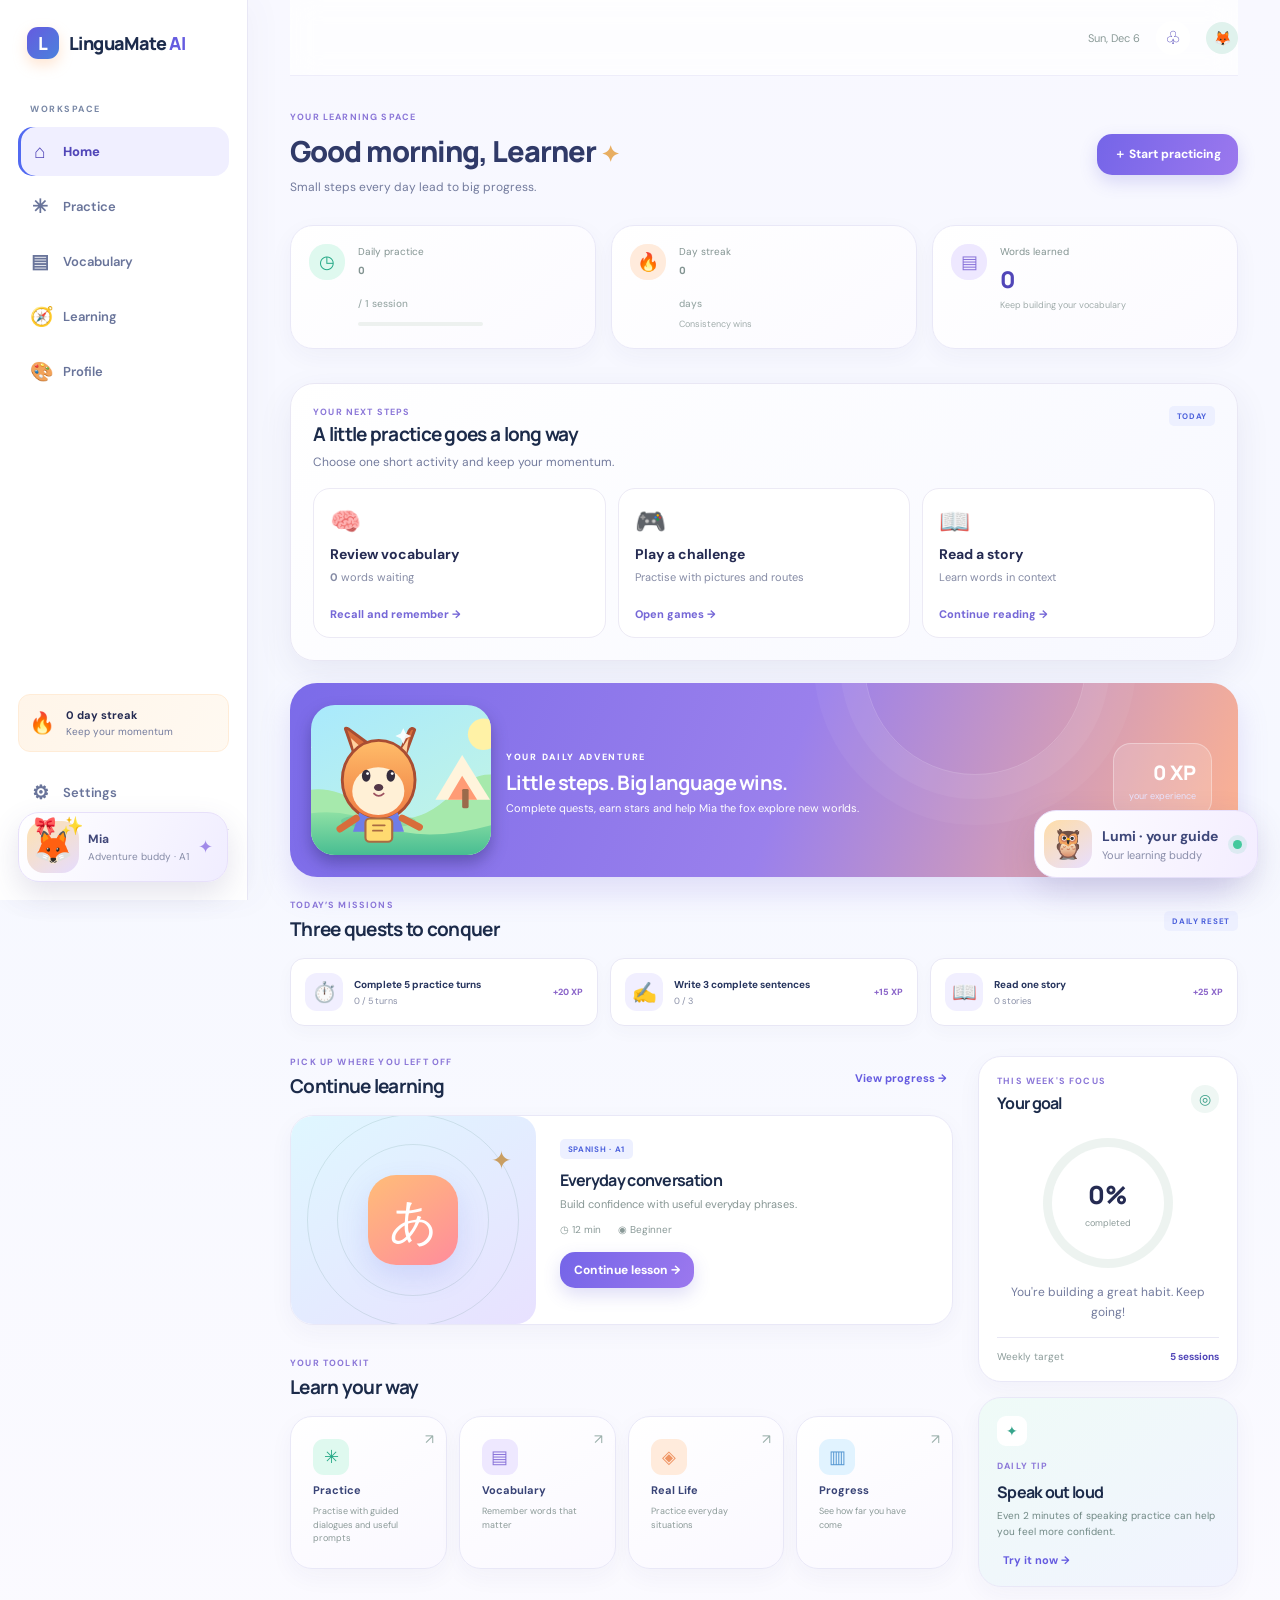
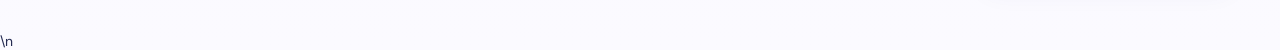
==== index.html @ 194d3e13 "Refresh learning hub assets" ====
<!doctype html>
<html lang="en">
<head>
  <meta charset="utf-8"><meta name="viewport" content="width=device-width,initial-scale=1,viewport-fit=cover">
  <meta name="theme-color" content="#4967f2"><meta name="description" content="Your personal AI language learning companion">
  <link rel="manifest" href="./manifest.webmanifest"><link rel="icon" href="./assets/icon.svg" type="image/svg+xml">
  <link rel="apple-touch-icon" href="./assets/icon.svg"><link rel="stylesheet" href="./styles.css?v=17">
  <title>LinguaMate AI</title>
</head>
<body>
  <div class="app-shell">
    <aside class="sidebar">
      <a class="brand" href="#home"><span class="brand-mark">L</span><span>LinguaMate<span class="brand-ai"> AI</span></span></a>
      <div class="side-label" data-i18n="workspace">WORKSPACE</div>
      <nav class="nav-list" aria-label="Main navigation">
        <button class="nav-item active" data-page="home"><span>⌂</span><span data-i18n="home">Home</span></button>
        <button class="nav-item" data-page="tutor"><span>✳</span><span data-i18n="aiTutor">Practice</span></button>
        <button class="nav-item" data-page="vocabulary"><span>▤</span><span data-i18n="vocabulary">Vocabulary</span></button>
        <button class="nav-item" data-page="adventure"><span>🧭</span><span>Learning</span></button>
        <button class="nav-item" data-page="character"><span>🎨</span><span>Profile</span></button>
      </nav>
      <div class="sidebar-bottom"><div class="streak-mini"><span>🔥</span><div><b id="streakSide">1 day streak</b><small data-i18n="keepGoing">Keep your momentum</small></div></div><button class="nav-item" data-page="settings"><span>⚙</span><span data-i18n="settings">Settings</span></button></div>
      <div class="profile-mini"><div class="avatar">L</div><div><b data-i18n="learner">Learner</b><small id="sideLevel">A1 · Beginner</small></div><span class="dots">•••</span></div>
    </aside>
    <main class="main-area">
      <header class="topbar"><div class="mobile-brand"><span class="brand-mark">L</span> LinguaMate <span class="brand-ai">AI</span></div><div class="top-spacer"></div><span class="date-label" id="todayLabel"></span><button class="icon-btn" aria-label="Notifications">♧</button><button class="avatar top-avatar" data-page="settings">L</button></header>
      <section class="page active" id="page-home">
        <div class="welcome-row"><div><p class="eyebrow" data-i18n="yourLearningSpace">YOUR LEARNING SPACE</p><h1><span data-i18n="goodMorning">Good morning</span>, <span id="welcomeName">Learner</span> <span class="wave">✦</span></h1><p class="muted" data-i18n="smallSteps">Small steps every day lead to big progress.</p></div><button class="primary-btn" data-page="tutor">＋ <span data-i18n="startPractice">Start practicing</span></button></div>
        <div class="stats-grid"><article class="stat-card"><div class="stat-icon mint">◷</div><div><span data-i18n="dailyGoal">Daily practice</span><strong><span id="goalDone">0</span><small> / 1 session</small></strong><div class="progress-track"><i id="goalBar" style="width:0%"></i></div></div></article><article class="stat-card"><div class="stat-icon peach">🔥</div><div><span data-i18n="dayStreak">Day streak</span><strong><span id="streakCount">1</span><small data-i18n="days">days</small></strong><p class="tiny-muted" data-i18n="consistencyWins">Consistency wins</p></div></article><article class="stat-card"><div class="stat-icon lilac">▤</div><div><span data-i18n="wordsLearned">Words learned</span><strong id="wordCount">0</strong><p class="tiny-muted" data-i18n="keepBuilding">Keep building your vocabulary</p></div></article></div>
        <section class="today-plan"><div class="today-plan-heading"><div><p class="eyebrow">YOUR NEXT STEPS</p><h2>A little practice goes a long way</h2><p class="muted">Choose one short activity and keep your momentum.</p></div><span class="tag">TODAY</span></div><div class="today-plan-grid"><button class="today-task" type="button" data-home-action="review"><span>🧠</span><b>Review vocabulary</b><small><strong id="homeDueWords">0</strong> words waiting</small><em>Recall and remember →</em></button><button class="today-task" type="button" data-home-action="games"><span>🎮</span><b>Play a challenge</b><small>Practise with pictures and routes</small><em>Open games →</em></button><button class="today-task" type="button" data-home-action="story"><span>📖</span><b>Read a story</b><small>Learn words in context</small><em>Continue reading →</em></button></div></section><section class="quest-banner"><div class="quest-mascot"><img src="./assets/mia-world.svg" alt="Mia the fox exploring a colorful world"></div><div class="quest-copy"><span class="quest-kicker">YOUR DAILY ADVENTURE</span><h2>Little steps. Big language wins.</h2><p>Complete quests, earn stars and help Mia the fox explore new worlds.</p></div><div class="quest-xp"><b id="homeXp">0 XP</b><small>your experience</small></div></section><section class="daily-quests"><div class="section-heading"><div><p class="eyebrow">TODAY’S MISSIONS</p><h2>Three quests to conquer</h2></div><span class="tag" id="questDate">DAILY RESET</span></div><div class="quest-grid" id="questGrid"></div></section><div class="content-grid"><div class="main-column"><section class="section-block"><div class="section-heading"><div><p class="eyebrow" data-i18n="pickUpWhere">PICK UP WHERE YOU LEFT OFF</p><h2 data-i18n="continueLearning">Continue learning</h2></div><button class="text-btn" data-page="progress" data-i18n="viewProgress">View progress →</button></div><article class="continue-card"><div class="continue-art"><span class="art-circle">あ</span><span class="art-spark">✦</span></div><div class="continue-info"><span class="tag" id="courseTag">SPANISH · A1</span><h3 data-i18n="everydayConversation">Everyday conversation</h3><p data-i18n="lessonDesc">Build confidence with useful everyday phrases.</p><div class="lesson-meta"><span>◷ 12 min</span><span>◉ <span data-i18n="beginner">Beginner</span></span></div><button class="primary-btn small" data-page="tutor"><span data-i18n="continueLesson">Continue lesson</span> →</button></div></article></section>
        <section class="section-block"><div class="section-heading"><div><p class="eyebrow" data-i18n="yourToolkit">YOUR TOOLKIT</p><h2 data-i18n="learnYourWay">Learn your way</h2></div></div><div class="tool-grid"><button class="tool-card" data-page="tutor"><span class="tool-icon mint">✳</span><b data-i18n="aiTutor">Practice</b><small data-i18n="tutorDesc">Practise with guided dialogues and useful prompts</small><span class="card-arrow">↗</span></button><button class="tool-card" data-page="vocabulary"><span class="tool-icon lilac">▤</span><b data-i18n="vocabulary">Vocabulary</b><small data-i18n="vocabDesc">Remember words that matter</small><span class="card-arrow">↗</span></button><button class="tool-card" data-page="situations"><span class="tool-icon peach">◈</span><b data-i18n="realLife">Real Life</b><small data-i18n="realDesc">Practice everyday situations</small><span class="card-arrow">↗</span></button><button class="tool-card" data-page="progress"><span class="tool-icon blue">▥</span><b data-i18n="progress">Progress</b><small data-i18n="progressDesc">See how far you have come</small><span class="card-arrow">↗</span></button></div></section></div>
        <aside class="right-column"><section class="side-card focus-card"><div class="section-heading"><div><p class="eyebrow" data-i18n="thisWeeksFocus">THIS WEEK'S FOCUS</p><h3 data-i18n="yourGoal">Your goal</h3></div><span class="round-icon">◎</span></div><div class="goal-ring"><div><strong id="weekPercent">0%</strong><small data-i18n="completed">completed</small></div></div><p class="muted center" data-i18n="goalEncourage">You're building a great habit. Keep going!</p><div class="goal-foot"><span data-i18n="weeklyTarget">Weekly target</span><b>5 <span data-i18n="sessions">sessions</span></b></div></section><section class="side-card tip-card"><span class="tip-icon">✦</span><p class="eyebrow" data-i18n="dailyTip">DAILY TIP</p><h3 data-i18n="tipTitle">Speak out loud</h3><p data-i18n="tipBody">Even 2 minutes of speaking practice can help you feel more confident.</p><button class="text-btn" data-page="tutor" data-i18n="tryNow">Try it now →</button></section></aside></div>
      </section>
      <section class="page" id="page-tutor"><div class="page-heading"><div><p class="eyebrow" data-i18n="practiceSpace">PRACTICE SPACE</p><h1 data-i18n="meetYourTutor">Guided language practice</h1><p class="muted" data-i18n="tutorIntro">Have a conversation, make mistakes, and learn without pressure.</p></div><span class="online-pill"><i></i><span data-i18n="readyToHelp">Ready to help</span></span></div><section class="tutor-welcome-card"><div class="tutor-welcome-art"><img src="./assets/mia-world.svg" alt="Mia the fox is ready to practise with you"></div><div class="tutor-welcome-copy"><span class="tutor-bubble-tag">YOUR FRIENDLY LANGUAGE COACH</span><h2>Let’s make speaking feel easy!</h2><p>Choose a topic, try a mini challenge, or start a little role-play. Mistakes are welcome here.</p><div class="tutor-quick-actions"><button type="button" data-prompt="Let's role-play a friendly conversation at a café. Ask me one short question at my level.">☕ Role-play</button><button type="button" data-prompt="Give me a short sentence-building challenge at my current level. Wait for my answer.">🧩 Build a sentence</button><button type="button" data-prompt="Teach me one useful phrase for my selected topic, explain it simply and ask me to use it.">✨ Phrase of the day</button></div></div></section>
<div class="tutor-layout"><div class="chat-panel"><div class="chat-header"><div class="tutor-avatar">✳</div><div><b>Guided practice</b><small><span class="online-dot"></span> <span data-i18n="personalLanguageCoach">Your personal language coach</span></small></div><span class="chat-language" id="chatLanguage">Spanish · A1</span></div><div class="tutor-toolbar"><button class="secondary-btn" id="newChatBtn" type="button">＋ New chat</button><select id="tutorLanguage" class="select-field compact" aria-label="Learning language"><option>Spanish</option><option>English</option><option>German</option><option>French</option><option>Italian</option><option>Portuguese</option><option>Russian</option><option>Japanese</option><option>Korean</option><option>Chinese</option></select><select id="tutorLevel" class="select-field compact" aria-label="Learning level"><option value="A1">A1 · Beginner</option><option value="A2">A2 · Elementary</option><option value="B1">B1 · Intermediate</option><option value="B2">B2 · Upper intermediate</option><option value="C1">C1 · Advanced</option><option value="C2">C2 · Proficient</option></select></div><div class="chat-messages" id="chatMessages"><div class="message tutor-message"><div class="message-avatar">✳</div><div class="bubble"><b data-i18n="tutorHello">¡Hola! I'm your language tutor.</b><p data-i18n="tutorWelcome">Let's practice together. What would you like to talk about today?</p></div></div></div><div class="suggestions"><button data-prompt="Let's practice introducing myself.">Introduce myself</button><button data-prompt="Help me practice ordering food.">Order food</button><button data-prompt="Can you teach me five useful phrases?">Useful phrases</button></div><form class="chat-form" id="chatForm"><input id="chatInput" autocomplete="off" placeholder="Write a message..." aria-label="Message"><button class="send-btn" type="submit" aria-label="Send message">↑</button></form><div class="suggested-words" id="suggestedWords" hidden></div><p class="demo-note" id="chatStatus">Offline practice mode · no API required</p></div><aside class="tutor-aside"><div class="side-card history-card"><div class="history-heading"><h3>Conversation history</h3><span id="historyCount">0</span></div><div id="chatHistoryList" class="history-list"><p class="muted">Your saved conversations appear here.</p></div></div><div class="side-card"><p class="eyebrow" data-i18n="sessionGoal">SESSION GOAL</p><h3 data-i18n="speakWithConfidence">Speak with confidence</h3><p class="muted" data-i18n="sessionGoalDesc">Try to write 5 complete sentences during this session.</p><div class="mini-progress"><i id="sentenceProgress"></i></div><small id="sentenceCount">0 / 5 sentences</small></div><div class="side-card"><p class="eyebrow" data-i18n="learningSettings">LEARNING SETTINGS</p><label class="field-label" for="tutorTopic" data-i18n="conversationTopic">Conversation topic</label><select id="tutorTopic" class="select-field"><option>Everyday life</option><option>Travel</option><option>Work</option><option>Food & restaurants</option><option>Making friends</option><option>Shopping</option><option>At school</option><option>Health</option><option>Nature</option><option>Home & family</option></select></div></aside></div></section>
      <section class="page" id="page-vocabulary"><div class="page-heading"><div><p class="eyebrow" data-i18n="buildYourWordPower">BUILD YOUR WORD POWER</p><h1 data-i18n="yourVocabulary">Your vocabulary</h1><p class="muted" data-i18n="vocabIntro">Save useful words and revisit them whenever you need.</p></div><button class="primary-btn" id="addWordBtn">＋ <span data-i18n="addWord">Add a word</span></button></div><section class="translator-panel"><div class="translator-head"><div><p class="eyebrow">QUICK TRANSLATION</p><h2>Translate a word or sentence</h2><p class="muted">Offline phrasebook · save useful results to your vocabulary</p></div><span class="translator-icon">⇄</span></div><div class="translator-controls"><select id="translateFrom" class="select-field"><option value="auto">Auto detect</option><option>Spanish</option><option>English</option><option>Russian</option><option>German</option><option>French</option><option>Italian</option><option>Portuguese</option><option>Chinese</option><option>Japanese</option><option>Korean</option></select><span>→</span><select id="translateTo" class="select-field"><option>Russian</option><option>English</option><option>Spanish</option><option>German</option><option>French</option><option>Italian</option><option>Portuguese</option><option>Chinese</option><option>Japanese</option><option>Korean</option></select></div><textarea id="translateInput" class="translator-input" rows="3" placeholder="Type a word, phrase or sentence..."></textarea><div class="translator-actions"><button class="primary-btn" id="translateBtn" type="button">Translate</button><button class="secondary-btn" id="swapTranslate" type="button">⇄ Swap</button></div><div id="translationResult" class="translation-result" hidden><div><small>TRANSLATION</small><p id="translationText"></p></div><div class="translation-tools"><button class="secondary-btn" id="speakTranslation" type="button">🔊 Listen</button><button class="secondary-btn" id="saveTranslation" type="button">＋ Save to vocabulary</button></div><small id="translationNote"></small></div></section><div class="vocab-summary"><div><span data-i18n="totalWords">Total words</span><b id="vocabTotal">0</b></div><div><span data-i18n="toReview">To review</span><b id="reviewTotal">0</b></div><div><span data-i18n="mastered">Mastered</span><b id="masteredTotal">0</b></div></div><section class="review-practice"><div><p class="eyebrow">SPACED REPETITION</p><h2>Daily word practice</h2><p class="muted">Review due words with quick recall exercises.</p></div><button class="primary-btn" id="startReview" type="button">Start review →</button><span id="reviewDueLabel"></span></section><div id="reviewExercise" class="review-exercise" hidden></div><div class="vocab-toolbar"><input id="wordSearch" class="search-field" placeholder="Search words, meanings, examples..."><select id="wordFilter" class="select-field compact"><option value="all">All status</option><option value="review">To review</option><option value="mastered">Mastered</option></select><select id="wordLanguageFilter" class="select-field compact"><option value="all">All languages</option><option>Spanish</option><option>English</option><option>Russian</option><option>German</option><option>French</option><option>Italian</option><option>Portuguese</option><option>Chinese</option><option>Japanese</option><option>Korean</option></select><select id="wordTopicFilter" class="select-field compact"><option value="all">All topics</option><option value="general">General</option><option value="food">Food</option><option value="travel">Travel</option><option value="home">Home</option><option value="work">Work</option><option value="study">Study</option><option value="feelings">Feelings</option><option value="nature">Nature</option></select><select id="wordSort" class="select-field compact"><option value="newest">Newest first</option><option value="oldest">Oldest first</option><option value="az">A–Z</option><option value="za">Z–A</option></select></div><p class="vocab-count" id="vocabShown"></p><div id="wordList" class="word-list"></div><div class="empty-state" id="emptyWords"><div>▤</div><h3 data-i18n="noWordsYet">Your word collection starts here</h3><p data-i18n="noWordsDesc">Add your first word to build a vocabulary that is truly yours.</p><button class="primary-btn" id="emptyAddBtn">＋ <span data-i18n="addFirstWord">Add your first word</span></button></div></section>
      <section class="page" id="page-situations"><div class="page-heading"><div><p class="eyebrow" data-i18n="practiceForLife">PRACTICE FOR REAL LIFE</p><h1 data-i18n="realWorldConfidence">Real-world confidence</h1><p class="muted" data-i18n="situationsIntro">Step into everyday situations and practice what you would really say.</p></div></div><div class="scenario-grid"><button class="scenario-card" data-scenario="At a café"><span class="scenario-emoji">☕</span><span class="tag">A1–A2</span><h3 data-i18n="atCafe">At a café</h3><p data-i18n="cafeDesc">Order a drink and something to eat.</p><span class="scenario-link" data-i18n="startScenario">Start scenario →</span></button><button class="scenario-card" data-scenario="At the airport"><span class="scenario-emoji">✈</span><span class="tag">A2–B1</span><h3 data-i18n="atAirport">At the airport</h3><p data-i18n="airportDesc">Check in, ask questions, find your gate.</p><span class="scenario-link" data-i18n="startScenario">Start scenario →</span></button><button class="scenario-card" data-scenario="Job interview"><span class="scenario-emoji">💼</span><span class="tag">B1–B2</span><h3 data-i18n="jobInterview">Job interview</h3><p data-i18n="interviewDesc">Present yourself with confidence.</p><span class="scenario-link" data-i18n="startScenario">Start scenario →</span></button><button class="scenario-card" data-scenario="Renting an apartment"><span class="scenario-emoji">⌂</span><span class="tag">A2–B1</span><h3 data-i18n="rentingHome">Renting a home</h3><p data-i18n="rentDesc">Ask about a place and its conditions.</p><span class="scenario-link" data-i18n="startScenario">Start scenario →</span></button><button class="scenario-card" data-scenario="Meeting new people"><span class="scenario-emoji">☻</span><span class="tag">A1–A2</span><h3 data-i18n="meetingPeople">Meeting new people</h3><p data-i18n="meetingDesc">Make introductions and keep a conversation going.</p><span class="scenario-link" data-i18n="startScenario">Start scenario →</span></button><button class="scenario-card" data-scenario="At the doctor"><span class="scenario-emoji">✚</span><span class="tag">B1–B2</span><h3 data-i18n="atDoctor">At the doctor</h3><p data-i18n="doctorDesc">Describe how you feel and understand questions.</p><span class="scenario-link" data-i18n="startScenario">Start scenario →</span></button></div></section>
      <section class="page" id="page-stories"><div class="page-heading"><div><p class="eyebrow">READ · DISCOVER · LEVEL UP</p><h1>Story World <span class="wave">✦</span></h1><p class="muted">Meet new characters, collect useful words and unlock harder chapters as you grow.</p></div><div class="story-mascot">🦉<small>Ollie the owl</small></div></div><div class="story-level-strip"><div><b id="storyLevel">A1 · Beginner</b><small id="storyProgressText">Your next chapter is waiting</small></div><div class="story-xp-track"><i id="storyXpBar"></i></div><span id="storyXpLabel">0 XP</span></div><div class="story-filters"><button class="story-filter active" data-story-filter="all">All stories</button><button class="story-filter" data-story-filter="easy">Starter</button><button class="story-filter" data-story-filter="medium">Challenge</button><button class="story-filter" data-story-filter="hard">Advanced</button></div><div class="story-grid" id="storyGrid"></div><div class="story-reader" id="storyReader" hidden></div></section>
      <section class="page" id="page-progress"><div class="page-heading"><div><p class="eyebrow" data-i18n="yourJourney">YOUR JOURNEY</p><h1 data-i18n="learningProgress">Learning progress</h1><p class="muted" data-i18n="progressIntro">Every session takes you one step further.</p></div></div><div class="stats-grid progress-stats"><article class="stat-card"><div class="stat-icon mint">◷</div><div><span data-i18n="minutesPracticed">Practice turns</span><strong id="totalMinutes">0</strong></div></article><article class="stat-card"><div class="stat-icon peach">🔥</div><div><span data-i18n="currentStreak">Current streak</span><strong><span id="progressStreak">1</span><small data-i18n="days">days</small></strong></div></article><article class="stat-card"><div class="stat-icon lilac">▤</div><div><span data-i18n="vocabularySize">Vocabulary size</span><strong id="progressWords">0</strong></div></article></div><div class="progress-panel"><div class="section-heading"><div><p class="eyebrow" data-i18n="activity">ACTIVITY</p><h2 data-i18n="yourWeeklyActivity">Your weekly activity</h2></div><span class="tag" data-i18n="lastSevenDays">LAST 7 DAYS</span></div><div class="bar-chart" id="activityChart"><div class="chart-empty" data-i18n="activityWillAppear">Your activity will appear here as you practice.</div></div></div><div class="progress-panel level-panel"><div class="level-rewards"><p class="eyebrow">YOUR EXPERIENCE</p><h2><span id="totalXp">0</span> XP · <span id="rankName">Curious Beginner</span></h2><p class="muted" id="nextLevelHint">Earn XP by reading stories and completing daily quests.</p><button class="primary-btn small" id="unlockLevelBtn" hidden>Unlock next level</button></div><div><p class="eyebrow" data-i18n="currentLearningPath">CURRENT LEARNING PATH</p><h2 id="progressLanguage">Spanish · A1</h2><p class="muted" data-i18n="pathDesc">Keep practicing consistently to move toward your next level.</p></div><div class="level-badge" id="levelBadge">A1</div></div><section class="achievements-panel" id="achievementsPanel"><div class="section-heading"><div><p class="eyebrow">MILESTONES</p><h2>Your achievements</h2><p class="muted">Earn badges by learning, reviewing and exploring. Locked badges show what to aim for next.</p></div><span class="tag" id="achievementCount">0 earned</span></div><div class="achievement-grid" id="achievementGrid"></div></section></section>
      <section class="page" id="page-character">
<div class="page-heading"><div><p class="eyebrow">YOUR LITTLE SIDEKICK</p><h1>Your profile & character 🎨</h1><p class="muted">Personalise your profile and create a companion who appears across your learning journey.</p></div><span class="online-pill"><i></i> Saved on this device</span></div>
<div class="character-creator-layout">
<div class="character-showcase"><div class="character-preview character-preview-large" id="characterPreview"><span id="characterPreviewEmoji">🦊</span><i id="characterPreviewAccessory">🎀 ✨</i><b id="characterPreviewName">Mia</b></div><div class="character-showcase-meta"><span class="tag" id="characterRoleBadge">Adventure buddy</span><h2 id="characterCardName">Mia</h2><p id="characterCardBio">A curious friend who loves discovering new words.</p><div class="character-stats"><span>💖 <b id="characterMood">Cheerful</b></span><span>⭐ <b id="characterTrait">Curious</b></span></div></div><button class="primary-btn" id="saveCharacter">Save my character ✨</button><p class="save-message" id="characterSaveMessage" aria-live="polite"></p></div>
<div class="character-editor character-editor-detailed">
<section class="character-editor-section"><p class="eyebrow">01 · IDENTITY</p><h3>Who is your character?</h3><div class="character-form-grid">
<label>Character name<input id="characterName" maxlength="18" placeholder="e.g. Sunny"></label>
<label>Species<select id="characterSpecies"><option value="🦊">Fox</option><option value="🐼">Panda</option><option value="🐱">Cat</option><option value="🐰">Rabbit</option><option value="🐸">Frog</option><option value="🐻">Bear</option><option value="🦄">Unicorn</option><option value="🐲">Dragon</option><option value="🦉">Owl</option><option value="🐧">Penguin</option><option value="🐯">Tiger</option><option value="🐨">Koala</option><option value="🐙">Octopus</option><option value="🐹">Hamster</option></select></label>
<label>Role<select id="characterRole"><option>Adventure buddy</option><option>Language coach</option><option>Story explorer</option><option>Vocabulary guardian</option><option>Travel companion</option></select></label>
<label>Personality<select id="characterPersonality"><option>Curious</option><option>Cheerful</option><option>Brave</option><option>Calm</option><option>Funny</option><option>Kind</option><option>Creative</option><option>Adventurous</option></select></label></div></section>
<section class="character-editor-section"><p class="eyebrow">02 · LOOK</p><h3>Choose the style</h3><div class="character-form-grid">
<label>Outfit<select id="characterOutfit"><option value="🎀">Cute bow</option><option value="🧢">Cap</option><option value="👑">Crown</option><option value="🕶️">Cool glasses</option><option value="⭐">Star badge</option><option value="🧣">Scarf</option><option value="🎒">Explorer backpack</option><option value="🪽">Magic wings</option><option value="🌸">Flower crown</option><option value="🛡️">Hero shield</option><option value="🎧">Headphones</option><option value="🪄">Magic wand</option></select></label>
<label>Colour<select id="characterColor"><option value="lavender">Lavender</option><option value="mint">Mint</option><option value="peach">Peach</option><option value="sky">Sky blue</option><option value="lemon">Lemon</option><option value="rose">Rose pink</option><option value="ocean">Ocean</option></select></label>
<label>Special item<select id="characterItem"><option value="✨">Sparkles</option><option value="📚">Magic book</option><option value="🧭">Compass</option><option value="💎">Crystal</option><option value="🎈">Balloon</option><option value="🪙">Lucky coin</option><option value="🌟">Golden star</option></select></label>
<label>Expression<select id="characterMoodSelect"><option>Cheerful</option><option>Curious</option><option>Sleepy</option><option>Excited</option><option>Confident</option><option>Thoughtful</option></select></label></div></section>
<section class="character-editor-section"><p class="eyebrow">03 · PERSONAL STORY</p><h3>Give your character a story</h3><div class="character-form-grid">
<label class="wide-field">Short bio<textarea id="characterBio" rows="3" maxlength="180" placeholder="A curious fox who wants to explore the world and learn 1,000 new words."></textarea></label>
<label>Favourite place<select id="characterPlace"><option>Enchanted forest</option><option>Sunny seaside</option><option>Busy city</option><option>Mountain village</option><option>Space station</option><option>Magical library</option></select></label>
<label>Favourite activity<select id="characterHobby"><option>Finding hidden words</option><option>Reading stories</option><option>Travelling</option><option>Solving puzzles</option><option>Meeting new friends</option><option>Collecting stars</option></select></label></div></section>
<section class="character-editor-section"><p class="eyebrow">04 · YOUR GUIDE</p><h3>Choose a mentor too</h3><p class="muted">Your mentor gives tips and celebrates your progress. Your created character stays visible as your sidekick.</p><div class="character-form-grid">
<label>Mentor character<select id="mentorAvatarChoice"><option value="🦉">Owl · Lumi</option><option value="🐼">Panda · Piko</option><option value="🐱">Cat · Mimi</option><option value="🐉">Dragon · Ember</option><option value="🦊">Fox · Finn</option><option value="🐧">Penguin · Pip</option><option value="🐨">Koala · Koko</option></select></label>
<label>Mentor name<input id="mentorNameChoice" maxlength="16" placeholder="Lumi"></label></div><button class="secondary-btn" id="saveMentor" type="button">Save my mentor</button></section>
</div></div>
<div class="character-participation"><div><p class="eyebrow">YOUR CHARACTER IS PART OF THE JOURNEY</p><h2>What your buddy does around LinguaMate</h2><p class="muted">Your sidekick appears on every page, joins reading and games, and reacts when you earn experience or save new words.</p></div><div class="buddy-growth-card"><div class="buddy-growth-art">✨</div><div class="buddy-growth-copy"><p class="eyebrow">YOUR BUDDY GROWS WITH YOU</p><h3>Companion level <span id="buddyGrowthLevel">1</span></h3><p class="muted" id="buddyGrowthNext">Earn XP through lessons, stories and games to grow together.</p><div class="buddy-growth-track"><i id="buddyGrowthBar"></i></div><small id="buddyGrowthXp">0 / 100 XP</small></div></div><div class="character-participation-grid"><article><span>📚</span><b>Stories</b><small>Reads along and introduces new words.</small></article><article><span>🧩</span><b>Games</b><small>Cheers you on and celebrates correct answers.</small></article><article><span>⭐</span><b>Progress</b><small>Shows your level, saved words and XP.</small></article></div></div>
</section>
<section class="page" id="page-settings"><div class="page-heading"><div><p class="eyebrow" data-i18n="makeItYours">MAKE IT YOURS</p><h1 data-i18n="settingsTitle">Your settings</h1><p class="muted" data-i18n="settingsIntro">Shape your learning experience.</p></div></div><div class="settings-layout"><div class="settings-panel"><h2 data-i18n="profileSettings">Profile & learning</h2><label class="field-label" for="userName" data-i18n="yourName">Your name</label><input id="userName" class="settings-input" maxlength="30" placeholder="Your name"><label class="field-label" for="uiLanguage" data-i18n="interfaceLanguage">Interface language</label><select id="uiLanguage" class="select-field"><option value="en">English</option><option value="es">Español</option><option value="ru">Русский</option><option value="fr">Français</option><option value="de">Deutsch</option><option value="it">Italiano</option><option value="pt">Português</option><option value="zh">中文</option><option value="ja">日本語</option><option value="ko">한국어</option></select><label class="field-label" for="nativeLanguage" data-i18n="nativeLanguage">I speak (native language)</label><select id="nativeLanguage" class="select-field"><option>Russian</option><option>English</option><option>Spanish</option><option>Ukrainian</option><option>Portuguese</option><option>French</option><option>German</option><option>Chinese</option><option>Japanese</option><option>Other</option></select><label class="field-label" for="learningLanguage" data-i18n="learningLanguage">I want to learn</label><select id="learningLanguage" class="select-field"><option>Spanish</option><option>English</option><option>German</option><option>French</option><option>Italian</option><option>Portuguese</option><option>Russian</option><option>Japanese</option><option>Korean</option><option>Chinese</option></select><label class="field-label" for="userLevel" data-i18n="currentLevel">My level</label><select id="userLevel" class="select-field"><option value="A1">A1 · Beginner</option><option value="A2">A2 · Elementary</option><option value="B1">B1 · Intermediate</option><option value="B2">B2 · Upper intermediate</option><option value="C1">C1 · Advanced</option><option value="C2">C2 · Proficient</option></select><button class="primary-btn save-settings" id="saveSettings" data-i18n="saveSettings">Save settings</button><p class="save-message" id="saveMessage" aria-live="polite"></p></div><div class="settings-panel"><h2 data-i18n="accountAndPlan">Account & plan</h2><div class="plan-card"><span class="plan-icon">✦</span><div><b data-i18n="freePlan">Free plan</b><p data-i18n="freePlanDesc">Your learning journey starts here.</p></div><span class="tag">FREE</span></div><p class="muted small-copy" data-i18n="premiumLater">Premium subscriptions will be introduced after the core learning experience is tested.</p><div class="divider-line"></div><h3 data-i18n="dataAndPrivacy">Data & privacy</h3><p class="muted small-copy" data-i18n="localDataNote">This preview stores your settings and vocabulary in this browser on this device. Cloud sync and accounts are not connected yet.</p><button class="secondary-btn" id="exportData" data-i18n="exportMyData">Export my data</button></div></div></section>
      <section class="page" id="page-adventure">
<div class="page-heading"><div><p class="eyebrow">YOUR LANGUAGE JOURNEY</p><h1>Adventure mode 🧭</h1><p class="muted">Learn through stories, missions and real-life challenges.</p></div><b id="advLevel">⭐ Level 1</b></div>
<section class="learning-roadmap-panel"><div class="section-heading"><div><p class="eyebrow">YOUR LEARNING PATH</p><h2>Six stages, one journey</h2><p class="muted">XP tracks your progress. Story chapters are currently available for A1–B1; higher-level chapters are being built.</p></div><span class="tag" id="roadmapProgress">A1–C2</span></div><div class="learning-roadmap-grid" id="learningRoadmap"></div></section><section class="course-lessons" id="courseLessons"><div class="section-heading"><div><p class="eyebrow">STRUCTURED SPANISH COURSE</p><h2>Learn it, then use it</h2><p class="muted">Short lessons with a clear goal, a grammar note and a quick knowledge check.</p></div><span class="tag" id="lessonCompletion">0 / 6 complete</span></div><div class="course-lesson-layout"><div class="course-lesson-list" id="courseLessonList"></div><article class="course-lesson-detail" id="courseLessonDetail" aria-live="polite"><span class="lesson-level">A1 · LESSON 1</span><h3>Start with the basics</h3><p>Choose a lesson to begin your Spanish course.</p></article></div></section><section class="arcade-panel" id="learningArcade"><div class="section-heading"><div><p class="eyebrow">PLAY & LEARN</p><h2>Mini adventures</h2><p class="muted">Picture challenges, crosswords and little travel missions.</p></div><span class="tag">3 GAMES</span></div><div class="arcade-tabs"><button class="arcade-tab active" data-game="picture">🖼️ Picture match</button><button class="arcade-tab" data-game="crossword">✏️ Crossword</button><button class="arcade-tab" data-game="route">🗺️ Travel route</button><button class="arcade-tab" data-game="words">📚 Word quest</button></div><div class="arcade-stage" id="arcadeStage" aria-live="polite"></div></section><section class="story-hero"><div class="story-hero-art"><img src="./assets/mia-world.svg" alt="Mia the fox on her first adventure"></div><div><span class="story-kicker">THE MISSING PASSPORT · CHAPTER 1</span><h2>Mia’s first big journey</h2><p>Help Mia travel across the city, meet new people and collect the words she needs to find her way home.</p><button class="primary-btn" id="continueAdventure">Continue the story →</button></div></section>
<div class="adventure-stats"><div><b id="advXp">0</b><small>XP earned</small></div><div><b id="advWords">0</b><small>Words collected</small></div><div><b id="advMissions">0/6</b><small>Missions complete</small></div></div>
<section class="learning-explore"><div class="section-heading"><div><p class="eyebrow">KEEP EXPLORING</p><h2>Stories and real-life practice</h2><p class="muted">Switch between reading, speaking and game challenges without losing your place.</p></div></div><div class="learning-explore-grid"><button class="explore-card explore-stories" data-page="stories"><span class="explore-art"><img src="./assets/word-cards.svg" alt=""></span><b>Story World</b><small>Read illustrated adventures and collect useful phrases.</small><em>Open stories →</em></button><button class="explore-card explore-life" data-page="situations"><span class="explore-art"><img src="./assets/city-route.svg" alt=""></span><b>Real-life situations</b><small>Practise cafés, travel, appointments and everyday conversations.</small><em>Choose a situation →</em></button><button class="explore-card explore-progress" data-page="progress"><span class="explore-art"><img src="./assets/crossword-world.svg" alt=""></span><b>Your progress</b><small>See completed lessons, earned badges and your learning streak.</small><em>View milestones →</em></button></div></section><footer class="app-footer">© 2026 LinguaMate AI <span data-i18n="learnAtYourPace">Learn at your own pace.</span></footer>
    </main>
  </div>
  <nav class="mobile-nav"><button class="active" data-page="home"><span>⌂</span><small data-i18n="home">Home</small></button><button data-page="tutor"><span>✳</span><small data-i18n="practice">Practice</small></button><button data-page="vocabulary"><span>▤</span><small data-i18n="vocabulary">Words</small></button><button data-page="adventure"><span>🧭</span><small>Learn</small></button><button data-page="character"><span>🎨</span><small>Profile</small></button></nav>
  <button class="character-companion" id="characterCompanion" type="button" data-page="character" aria-label="Open your character studio"><span class="companion-orb"><span id="companionEmoji">🦊</span><i id="companionAccessory">🎀</i></span><span class="companion-caption"><b id="companionName">Mia</b><small id="companionStatus">Your learning buddy</small></span><span class="companion-spark">✦</span></button>
  <aside class="mentor-widget" id="mentorWidget" aria-label="Learning mentor"><button class="mentor-launcher" id="mentorLauncher" aria-expanded="false"><span class="mentor-launcher-face" id="mentorLauncherFace">🦉</span><span><b id="mentorLauncherName">Lumi · your guide</b><small>Your learning buddy</small></span><span class="mentor-pulse"></span></button><section class="mentor-panel" id="mentorPanel" hidden><header class="mentor-header"><div class="mentor-face" id="mentorFace">🦉</div><div><b id="mentorName">Lumi</b><small>Your personal learning guide</small></div><button id="mentorClose" aria-label="Close mentor">×</button></header><div class="mentor-body"><div class="mentor-speech" id="mentorSpeech">Hi! I’m Lumi. I’ll help you find your way, celebrate your progress and choose your next little challenge. 🌟</div><div class="mentor-progress"><div><b id="mentorXp">0 XP</b><small>Total experience</small></div><div><b id="mentorWords">0</b><small>Saved words</small></div><div><b id="mentorLevel">A1</b><small>Learning level</small></div></div><div class="mentor-actions"><button data-mentor-action="plan">🧭 What should I do next?</button><button data-mentor-action="progress">📈 Show my progress</button><button data-mentor-action="words">📚 Help with vocabulary</button><button data-mentor-action="tutor">💬 Open Practice</button></div><div class="mentor-input-row"><input id="mentorQuestion" placeholder="Ask Lumi for help…" maxlength="180"><button id="mentorAsk">➤</button></div></div></section></aside>\n  <div class="modal-backdrop" id="wordModal" hidden><div class="modal"><button class="modal-close" id="closeModal">×</button><p class="eyebrow" data-i18n="growVocabulary">GROW YOUR VOCABULARY</p><h2 data-i18n="addNewWord">Add a new word</h2><form id="wordForm"><label class="field-label" for="newWord" data-i18n="wordOrPhrase">Word or phrase</label><input id="newWord" class="settings-input" required maxlength="80" placeholder="e.g. Buenos días"><label class="field-label" for="wordMeaning" data-i18n="meaningTranslation">Meaning / translation</label><input id="wordMeaning" class="settings-input" required maxlength="120" placeholder="e.g. Good morning"><label class="field-label" for="wordExample" data-i18n="exampleSentence">Example sentence (optional)</label><input id="wordExample" class="settings-input" maxlength="180" placeholder="Use it in a sentence"><label class="field-label" for="wordPos">Part of speech (optional)</label><input id="wordPos" class="settings-input" maxlength="40" placeholder="noun, verb, adjective..."><label class="field-label" for="wordPronunciation">Pronunciation (optional)</label><input id="wordPronunciation" class="settings-input" maxlength="80" placeholder="phonetic hint"><label class="field-label" for="wordLanguage">Language</label><select id="wordLanguage" class="settings-input"><option>Spanish</option><option>English</option><option>Russian</option><option>German</option><option>French</option><option>Italian</option><option>Portuguese</option><option>Chinese</option><option>Japanese</option><option>Korean</option></select><label class="field-label" for="wordCategory">Topic</label><select id="wordCategory" class="settings-input"><option value="general">General</option><option value="food">Food</option><option value="travel">Travel</option><option value="home">Home</option><option value="work">Work</option><option value="study">Study</option><option value="feelings">Feelings</option><option value="nature">Nature</option></select><button class="primary-btn save-settings" type="submit" data-i18n="saveWord">Save word</button></form></div></div>
  <div class="toast" id="toast" role="status"></div>
  <script src="./app.js?v=21" defer></script><script src="./enhancements.js?v=12" defer></script>
</body></html>
---- styles.css ----
@import url('https://fonts.googleapis.com/css2?family=DM+Sans:wght@400;500;600;700&family=Manrope:wght@400;500;600;700;800&display=swap');
:root{--ink:#183b3e;--muted:#829394;--teal:#173e42;--mint:#39b99e;--mint-pale:#e6f6f1;--line:#e9efed;--bg:#f8faf9;--white:#fff;--shadow:0 12px 35px rgba(25,65,61,.06)}*{box-sizing:border-box}body{margin:0;background:var(--bg);color:var(--ink);font-family:'DM Sans',sans-serif;font-size:14px}button,input,select{font:inherit}button{cursor:pointer}.app-shell{min-height:100vh;display:flex}.sidebar{width:248px;background:#fff;border-right:1px solid var(--line);padding:27px 18px 18px;display:flex;flex-direction:column;position:fixed;inset:0 auto 0 0;z-index:5}.brand{display:flex;align-items:center;gap:10px;text-decoration:none;color:var(--teal);font:800 18px Manrope,sans-serif;padding:0 9px 44px;letter-spacing:-.6px}.brand-mark{height:32px;width:32px;border-radius:11px;background:var(--teal);color:#fff;display:grid;place-items:center;font:800 18px Manrope}.brand-ai{color:var(--mint)}.side-label,.eyebrow{font-size:9px;font-weight:700;letter-spacing:1.5px;color:#91a2a0}.side-label{padding:0 12px 12px}.nav-list{display:grid;gap:5px}.nav-item{width:100%;border:0;background:transparent;color:#728483;padding:12px;border-radius:10px;display:flex;align-items:center;gap:13px;text-align:left;font-size:13px;font-weight:600}.nav-item>span:first-child{font-size:19px;width:20px;text-align:center}.nav-item:hover,.nav-item.active{background:#edf7f4;color:var(--teal)}.sidebar-bottom{margin-top:auto}.streak-mini{display:flex;align-items:center;gap:11px;padding:13px 10px;margin:0 0 16px;background:#fff8ef;border-radius:12px}.streak-mini>span{font-size:21px}.streak-mini b,.streak-mini small,.profile-mini b,.profile-mini small{display:block}.streak-mini b,.profile-mini b{font-size:11px}.streak-mini small,.profile-mini small{font-size:10px;color:var(--muted);margin-top:3px}.profile-mini{border-top:1px solid var(--line);margin-top:12px;padding:18px 4px 0;display:flex;align-items:center;gap:10px}.avatar{height:34px;width:34px;border-radius:50%;background:#e0f2ed;color:var(--teal);display:grid;place-items:center;font-weight:700;border:0}.dots{margin-left:auto;color:#a2b0af}.main-area{margin-left:248px;width:calc(100% - 248px);padding:0 42px 30px;max-width:1700px}.topbar{height:76px;display:flex;align-items:center;gap:16px;border-bottom:1px solid var(--line);margin-bottom:35px}.top-spacer{flex:1}.date-label{color:#899997;font-size:11px}.icon-btn{border:0;background:white;border-radius:50%;width:34px;height:34px;color:var(--teal);font-size:18px}.top-avatar{width:32px;height:32px}.mobile-brand{display:none}.page{display:none;animation:fade .25s ease}.page.active{display:block}@keyframes fade{from{opacity:.5;transform:translateY(4px)}to{opacity:1;transform:none}}h1,h2,h3,p{margin-top:0}h1,h2,h3{font-family:Manrope,sans-serif;letter-spacing:-.7px}h1{font-size:29px;margin:6px 0 7px;font-weight:800}h2{font-size:19px;margin:4px 0 0}h3{font-size:16px;margin:0 0 8px}.muted{color:var(--muted);font-size:12px;line-height:1.6;margin-bottom:0}.welcome-row,.page-heading{display:flex;align-items:center;justify-content:space-between;gap:20px;margin-bottom:28px}.welcome-row .eyebrow,.page-heading .eyebrow{margin-bottom:8px}.wave{color:#e8ae61;font-size:22px}.primary-btn{background:var(--teal);color:white;border:0;border-radius:9px;padding:12px 17px;font-size:12px;font-weight:700;box-shadow:0 5px 12px rgba(23,62,66,.12)}.primary-btn:hover{background:#24575a}.primary-btn.small{padding:10px 14px;margin-top:16px}.secondary-btn{border:1px solid #dce8e4;background:white;color:var(--teal);border-radius:8px;padding:10px 14px;font-weight:600;font-size:12px}.text-btn{border:0;background:none;color:#259a83;font-weight:700;font-size:11px}.stats-grid{display:grid;grid-template-columns:repeat(3,1fr);gap:15px;margin-bottom:34px}.stat-card{background:white;border:1px solid var(--line);border-radius:13px;padding:18px;display:flex;align-items:flex-start;gap:13px;min-height:105px}.stat-icon,.tool-icon{width:36px;height:36px;border-radius:11px;display:grid;place-items:center;font-size:18px;flex:none}.mint{background:#e5f6f1;color:#299d86}.peach{background:#fff0e6;color:#df9764}.lilac{background:#f0edfb;color:#8c79c6}.blue{background:#eaf2fb;color:#6893c0}.stat-card span{font-size:10px;color:#839492;display:block;margin:1px 0 5px}.stat-card strong{font:800 23px Manrope;color:var(--teal)}.stat-card strong small{font:500 10px 'DM Sans';color:#9aa9a7}.tiny-muted{font-size:9px;color:#a0acab;margin:4px 0 0}.progress-track{height:4px;background:#edf1ef;border-radius:5px;margin-top:8px;width:125px}.progress-track i,.mini-progress i{display:block;height:100%;background:var(--mint);border-radius:5px}.content-grid{display:grid;grid-template-columns:minmax(0,1fr) 260px;gap:25px}.main-column,.right-column{min-width:0}.section-block{margin-bottom:32px}.section-heading{display:flex;align-items:center;justify-content:space-between;margin-bottom:16px}.section-heading .eyebrow{margin-bottom:5px}.continue-card{background:#fff;border:1px solid var(--line);border-radius:14px;display:flex;overflow:hidden;min-height:210px}.continue-art{width:37%;min-width:170px;position:relative;background:linear-gradient(140deg,#e2f3ec,#d3e8e3);display:grid;place-items:center;overflow:hidden}.continue-art:before,.continue-art:after{content:'';position:absolute;border:1px solid rgba(32,100,87,.12);border-radius:50%;width:210px;height:210px}.continue-art:after{width:150px;height:150px}.art-circle{height:90px;width:90px;border-radius:28px;background:#fff;color:#2b8275;display:grid;place-items:center;font:500 48px Manrope;box-shadow:0 10px 25px #8eb6a355;z-index:1}.art-spark{position:absolute;right:24px;top:28px;color:#c99e62;font-size:25px}.continue-info{padding:22px 24px;flex:1}.tag{display:inline-block;background:#edf7f3;color:#37957f;border-radius:5px;padding:5px 8px;font-size:8px;letter-spacing:.7px;font-weight:700}.continue-info h3{margin:10px 0 6px}.continue-info p{font-size:11px;color:#879694;margin-bottom:12px}.lesson-meta{display:flex;gap:17px;color:#8a9a98;font-size:10px}.tool-grid{display:grid;grid-template-columns:repeat(4,1fr);gap:12px}.tool-card{position:relative;text-align:left;background:white;border:1px solid var(--line);border-radius:12px;padding:16px 13px;min-height:145px;color:var(--teal);display:flex;flex-direction:column;align-items:flex-start;gap:8px}.tool-card:hover,.scenario-card:hover{border-color:#9ed8c9;transform:translateY(-2px)}.tool-card b{font-size:11px}.tool-card small{font-size:9px;line-height:1.5;color:#8b9a98}.card-arrow{position:absolute;right:12px;top:13px;color:#9aafaa}.side-card{background:white;border:1px solid var(--line);border-radius:13px;padding:18px;margin-bottom:15px}.round-icon{width:28px;height:28px;border-radius:50%;background:#eff7f4;display:grid;place-items:center;color:#3a9f88}.goal-ring{width:130px;height:130px;border-radius:50%;margin:15px auto;background:conic-gradient(var(--mint) 0deg,#edf3f0 0deg);display:grid;place-items:center;position:relative}.goal-ring:before{content:'';position:absolute;inset:9px;background:white;border-radius:50%}.goal-ring>div{z-index:1;text-align:center}.goal-ring strong{display:block;font:800 25px Manrope}.goal-ring small{font-size:9px;color:#8c9b99}.center{text-align:center}.goal-foot{border-top:1px solid var(--line);margin-top:15px;padding-top:12px;display:flex;justify-content:space-between;font-size:10px;color:#8b9b99}.goal-foot b{color:var(--teal)}.tip-card{background:#f0f8f5;border:0}.tip-icon{display:grid;place-items:center;background:white;border-radius:9px;width:30px;height:30px;color:#37a58c;margin-bottom:14px}.tip-card h3{margin:5px 0}.tip-card p:not(.eyebrow){font-size:10px;line-height:1.6;color:#718985}.page-heading{margin-bottom:30px}.page-heading h1{margin-bottom:7px}.online-pill{background:#eaf7f2;color:#36947d;border-radius:30px;padding:8px 12px;font-size:10px;white-space:nowrap}.online-pill i,.online-dot{display:inline-block;width:6px;height:6px;border-radius:50%;background:#40bd91;margin-right:5px}.tutor-layout{display:grid;grid-template-columns:minmax(0,1fr) 260px;gap:18px}.chat-panel{background:#fff;border:1px solid var(--line);border-radius:14px;min-height:540px;display:flex;flex-direction:column;overflow:hidden}.chat-header{padding:16px 20px;border-bottom:1px solid var(--line);display:flex;align-items:center;gap:11px}.tutor-avatar{width:37px;height:37px;background:#e4f5ef;border-radius:12px;display:grid;place-items:center;color:#319e85;font-size:20px}.chat-header b{font-size:12px;display:block}.chat-header small{font-size:9px;color:#91a19e;display:block;margin-top:4px}.chat-language{margin-left:auto;background:#f3f7f5;padding:7px 9px;border-radius:6px;color:#81918e;font-size:9px}.chat-messages{padding:22px;display:flex;flex-direction:column;gap:14px;flex:1;min-height:260px;max-height:390px;overflow:auto}.message{display:flex;gap:9px;max-width:85%}.message.user-message{align-self:flex-end;flex-direction:row-reverse}.message-avatar{width:25px;height:25px;flex:none;border-radius:8px;background:#e7f5ef;color:#2f9c83;display:grid;place-items:center;font-size:13px}.user-message .message-avatar{background:#eaf0f7;color:#597b9c}.bubble{background:#f4f8f6;padding:11px 13px;border-radius:4px 12px 12px 12px;font-size:11px;line-height:1.6;color:#536966}.user-message .bubble{background:#e7f4f0;border-radius:12px 4px 12px 12px}.bubble p{margin:5px 0 0}.bubble b{font-size:11px}.suggestions{display:flex;gap:7px;flex-wrap:wrap;padding:0 20px 13px}.suggestions button{border:1px solid #e1ebe7;border-radius:20px;background:#fff;color:#6c8580;font-size:9px;padding:7px 10px}.chat-form{display:flex;gap:8px;padding:13px 17px;border-top:1px solid var(--line)}.chat-form input{flex:1;border:1px solid #e7eeeb;border-radius:8px;padding:12px;font-size:11px;outline:none}.chat-form input:focus,.settings-input:focus,.search-field:focus{border-color:#8bcfbc}.send-btn{height:38px;width:40px;border:0;border-radius:9px;background:var(--teal);color:white;font-size:20px}.demo-note{text-align:center;font-size:9px;color:#a2afac;margin:0 0 12px}.tutor-aside .side-card{margin-bottom:14px}.tutor-aside .eyebrow{margin-bottom:10px}.mini-progress{height:5px;background:#edf2ef;border-radius:5px;margin:17px 0 7px}.tutor-aside .side-card>small{font-size:9px;color:#94a29f}.field-label{display:block;font-size:10px;font-weight:700;color:#718480;margin:14px 0 7px}.select-field,.settings-input,.search-field{width:100%;border:1px solid #e4ece8;border-radius:8px;background:#fff;padding:11px 12px;color:#536b67;font-size:11px;outline:none}.select-field{appearance:auto}.buildYourWordPower{margin-bottom:8px}.vocab-summary{display:grid;grid-template-columns:repeat(3,1fr);gap:13px;margin-bottom:22px}.vocab-summary>div{background:white;border:1px solid var(--line);border-radius:11px;padding:15px 17px}.vocab-summary span{display:block;color:#8b9b98;font-size:10px;margin-bottom:8px}.vocab-summary b{font:800 22px Manrope}.vocab-toolbar{display:flex;gap:10px;margin-bottom:13px}.search-field{max-width:330px}.select-field.compact{width:140px}.word-list{display:grid;gap:9px}.word-row{background:#fff;border:1px solid var(--line);border-radius:10px;padding:13px 16px;display:flex;align-items:center;gap:14px}.word-main{flex:1;min-width:0}.word-main b{display:block;font-size:12px}.word-main small{display:block;color:#8c9b98;font-size:10px;margin-top:4px}.word-example{font-size:10px;color:#9aa8a5;max-width:28%;overflow:hidden;text-overflow:ellipsis;white-space:nowrap}.word-status{font-size:9px;color:#32977f;background:#edf8f3;border-radius:5px;padding:5px 7px}.word-row button{border:0;background:transparent;color:#82938f;font-size:15px}.empty-state{text-align:center;padding:55px 20px;background:#fff;border:1px dashed #dce8e3;border-radius:13px}.empty-state>div{font-size:30px;color:#7bbca9}.empty-state h3{margin:12px 0 6px}.empty-state p{font-size:11px;color:#8b9a97}.empty-state .primary-btn{margin-top:12px}.scenario-grid{display:grid;grid-template-columns:repeat(3,1fr);gap:14px}.scenario-card{position:relative;text-align:left;background:#fff;border:1px solid var(--line);border-radius:13px;padding:20px;min-height:195px;color:var(--teal);transition:.2s}.scenario-emoji{display:block;font-size:25px;margin-bottom:15px}.scenario-card .tag{position:absolute;right:15px;top:17px}.scenario-card h3{margin:0 0 7px}.scenario-card p{font-size:10px;color:#899996;line-height:1.5;min-height:30px}.scenario-link{font-size:10px;font-weight:700;color:#299b83}.progress-stats{margin-bottom:22px}.progress-panel{background:white;border:1px solid var(--line);border-radius:13px;padding:21px;margin-bottom:16px}.bar-chart{height:185px;display:flex;align-items:flex-end;justify-content:space-around;gap:12px;padding:20px 10px 0;border-bottom:1px solid #edf1ef}.chart-col{height:100%;display:flex;flex-direction:column;align-items:center;justify-content:flex-end;gap:8px;flex:1}.chart-col i{display:block;width:min(34px,70%);background:#9bd9c7;border-radius:6px 6px 0 0;min-height:3px}.chart-col span{font-size:9px;color:#91a09d;padding-bottom:8px}.chart-empty{align-self:center;color:#9aa8a5;font-size:11px}.level-panel{display:flex;align-items:center;justify-content:space-between}.level-badge{width:60px;height:60px;border-radius:18px;background:#e6f6f0;display:grid;place-items:center;color:#26977e;font:800 20px Manrope}.settings-layout{display:grid;grid-template-columns:1.1fr .9fr;gap:17px;max-width:900px}.settings-panel{background:white;border:1px solid var(--line);border-radius:13px;padding:23px}.settings-panel h2{margin-bottom:20px}.settings-panel h3{font-size:13px}.save-settings{margin-top:18px}.save-message{font-size:10px;color:#2b9b82;margin:9px 0 0;min-height:12px}.plan-card{display:flex;align-items:center;gap:11px;background:#f5faf7;border-radius:10px;padding:13px}.plan-icon{height:32px;width:32px;border-radius:10px;background:#e0f3eb;display:grid;place-items:center;color:#329b82}.plan-card b{font-size:11px}.plan-card p{font-size:9px;color:#899a96;margin:4px 0 0}.plan-card .tag{margin-left:auto}.small-copy{font-size:10px;margin-top:13px}.divider-line{height:1px;background:var(--line);margin:22px 0}.app-footer{padding:25px 0 5px;color:#a3afac;font-size:9px;display:flex;justify-content:space-between}.mobile-nav{display:none}.modal-backdrop{position:fixed;inset:0;background:#12363866;z-index:20;display:grid;place-items:center;padding:20px}.modal-backdrop[hidden]{display:none}.modal{width:min(100%,420px);background:#fff;border-radius:16px;padding:27px;position:relative;box-shadow:var(--shadow)}.modal h2{margin-bottom:20px}.modal-close{position:absolute;right:17px;top:13px;border:0;background:none;font-size:24px;color:#83938f}.toast{position:fixed;bottom:25px;left:50%;transform:translate(-50%,20px);background:#173e42;color:white;padding:11px 17px;border-radius:8px;font-size:11px;opacity:0;pointer-events:none;transition:.2s;z-index:30}.toast.show{opacity:1;transform:translate(-50%,0)}
@media(max-width:1150px){.main-area{padding-left:28px;padding-right:28px}.content-grid{grid-template-columns:minmax(0,1fr) 230px}.tool-grid{grid-template-columns:repeat(2,1fr)}.scenario-grid{grid-template-columns:repeat(2,1fr)}}
@media(max-width:820px){.sidebar{display:none}.main-area{margin:0;width:100%;padding:0 20px 90px}.topbar{height:60px;margin-bottom:25px}.mobile-brand{display:flex;align-items:center;gap:7px;font:800 15px Manrope}.mobile-brand .brand-mark{height:27px;width:27px;font-size:15px}.date-label{display:none}.content-grid,.tutor-layout{grid-template-columns:1fr}.right-column{display:grid;grid-template-columns:1fr 1fr;gap:12px}.side-card{margin-bottom:0}.welcome-row{align-items:flex-start}.welcome-row h1{font-size:25px}.welcome-row>.primary-btn{font-size:0;padding:11px}.welcome-row>.primary-btn span{font-size:11px}.mobile-nav{display:flex;position:fixed;bottom:0;left:0;right:0;z-index:10;background:#fff;border-top:1px solid var(--line);padding:8px 10px max(8px,env(safe-area-inset-bottom));justify-content:space-around}.mobile-nav button{border:0;background:transparent;color:#8b9b98;display:flex;flex-direction:column;align-items:center;gap:3px;min-width:55px}.mobile-nav button span{font-size:19px}.mobile-nav button small{font-size:9px}.mobile-nav button.active{color:#238e79}.top-avatar{display:none}.settings-layout{grid-template-columns:1fr}.chat-panel{min-height:490px}.tutor-aside{display:grid;grid-template-columns:1fr 1fr;gap:12px}.tutor-aside .side-card{margin:0}}
@media(max-width:560px){.main-area{padding-left:15px;padding-right:15px}.topbar{margin-bottom:22px}.welcome-row{margin-bottom:22px}.welcome-row h1{font-size:22px}.welcome-row .muted{max-width:235px}.stats-grid{gap:8px;margin-bottom:25px}.stat-card{padding:12px 10px;gap:8px;min-height:94px}.stat-icon{height:29px;width:29px;font-size:15px;border-radius:9px}.stat-card span{font-size:9px}.stat-card strong{font-size:19px}.progress-track{width:75px}.content-grid{gap:10px}.continue-card{min-height:160px}.continue-art{min-width:105px;width:34%}.art-circle{width:65px;height:65px;font-size:35px;border-radius:20px}.continue-info{padding:15px 13px}.continue-info h3{font-size:13px}.continue-info p{font-size:9px}.lesson-meta{font-size:9px;gap:9px}.tool-grid{gap:8px}.tool-card{min-height:130px;padding:13px 11px}.right-column{grid-template-columns:1fr}.focus-card{display:none}.tip-card{margin:0}.page-heading{align-items:flex-start;flex-direction:column;gap:12px;margin-bottom:22px}.page-heading h1{font-size:24px}.online-pill{align-self:flex-start}.tutor-aside{grid-template-columns:1fr}.chat-language{display:none}.chat-messages{padding:15px;min-height:250px}.suggestions{padding:0 12px 12px}.suggestions button{font-size:8px}.chat-form{padding:10px}.scenario-grid{grid-template-columns:1fr 1fr;gap:9px}.scenario-card{padding:14px;min-height:178px}.scenario-card h3{font-size:13px}.scenario-card p{font-size:9px}.scenario-emoji{font-size:22px}.scenario-card .tag{font-size:7px;right:9px;top:12px}.vocab-summary{gap:7px}.vocab-summary>div{padding:12px 10px}.vocab-summary span{font-size:8px}.vocab-summary b{font-size:19px}.vocab-toolbar{gap:7px}.search-field{min-width:0}.select-field.compact{width:112px}.word-example{display:none}.word-row{padding:12px}.progress-panel{padding:15px}.app-footer{padding-bottom:8px}.app-footer span{display:none}}

/* AI Tutor 1.1 */
.tutor-toolbar{display:flex;gap:8px;align-items:center;padding:10px 16px;border-bottom:1px solid var(--line);flex-wrap:wrap}.tutor-toolbar .select-field{margin:0;min-width:120px;flex:1}.tutor-toolbar .secondary-btn{padding:9px 12px;white-space:nowrap}.suggested-words{padding:0 18px 12px;display:flex;gap:8px;flex-wrap:wrap}.suggested-words[hidden]{display:none}.word-suggestion{border:1px solid #d9ebe4;background:#f4faf7;border-radius:9px;padding:8px 10px;color:var(--teal);font-size:10px;text-align:left}.word-suggestion b,.word-suggestion small{display:block}.word-suggestion small{color:#81918e;margin-top:3px}.word-suggestion span{color:#299b83;font-weight:700}.history-card{max-height:260px;overflow:hidden}.history-heading{display:flex;justify-content:space-between;align-items:center;margin-bottom:10px}.history-heading h3{margin:0}.history-heading span{background:#eaf6f1;color:#278d78;border-radius:20px;padding:3px 8px;font-size:10px}.history-list{display:grid;gap:6px;overflow:auto;max-height:190px}.history-item{width:100%;border:1px solid var(--line);background:#fff;border-radius:8px;padding:9px;text-align:left;color:var(--teal)}.history-item.active{border-color:#83cbb7;background:#f3faf7}.history-item b,.history-item small{display:block;white-space:nowrap;overflow:hidden;text-overflow:ellipsis}.history-item b{font-size:10px}.history-item small{font-size:9px;color:#91a19e;margin-top:4px}.message-actions{display:flex;gap:6px;margin-top:8px;flex-wrap:wrap}.message-actions button{border:1px solid #dcebe5;background:#fff;border-radius:6px;padding:5px 8px;color:#278d78;font-size:9px}.bubble .correction{display:block;background:#fff;border-left:3px solid var(--mint);padding:7px 9px;margin:7px 0;border-radius:0 6px 6px 0}.chat-form input:disabled,.send-btn:disabled{opacity:.6;cursor:wait}@media(max-width:560px){.tutor-toolbar{padding:9px}.tutor-toolbar .select-field{min-width:100px;font-size:10px}.history-card{max-height:220px}.history-list{max-height:145px}}


/* LinguaMate refresh: brighter contrast, clearer hierarchy, softer surfaces */
:root{--ink:#1c2b4a;--muted:#71809b;--teal:#405de6;--mint:#19b99a;--mint-pale:#e8fbf5;--line:#e7ebf5;--bg:#f6f8ff;--white:#fff;--shadow:0 14px 36px rgba(42,64,130,.08)}
body{background:linear-gradient(135deg,#f7f8ff 0%,#f4fbfa 55%,#fff8f3 100%);color:var(--ink)}
.sidebar{background:rgba(255,255,255,.96);border-right-color:#e6eaf4;box-shadow:8px 0 30px rgba(44,62,120,.025)}
.brand-mark{background:linear-gradient(135deg,#4968f5,#765cf5);box-shadow:0 6px 14px #5268e633}
.brand{color:#1d2c4c}.brand-ai{color:#19b99a}
.nav-item{color:#697895}.nav-item:hover,.nav-item.active{background:#eef1ff;color:#405de6}
.nav-item.active{box-shadow:inset 3px 0 #526af1}
.streak-mini{background:linear-gradient(110deg,#fff5e9,#fff9f1);border:1px solid #ffecd7}
.main-area{color:var(--ink)}
h1,h2,h3{color:#1c2b4a}
.eyebrow,.side-label{color:#7887a5}
.primary-btn,.send-btn{background:linear-gradient(135deg,#4967f2,#7159e9);box-shadow:0 7px 16px rgba(73,103,242,.2)}
.primary-btn:hover,.send-btn:hover{background:linear-gradient(135deg,#3855df,#6249db)}
.secondary-btn{border-color:#dce3f4;color:#405de6;background:#fff}
.text-btn,.scenario-link{color:#3f5de8}
.stat-card,.continue-card,.tool-card,.side-card,.chat-panel,.progress-panel,.settings-panel,.vocab-summary>div,.word-row,.scenario-card{box-shadow:0 7px 24px rgba(42,64,130,.045);border-color:#e8ecf5}
.stat-card{background:rgba(255,255,255,.96)}
.stat-icon.mint,.tool-icon.mint{background:#e4faf3;color:#10a989}
.stat-icon.peach,.tool-icon.peach{background:#fff0e5;color:#e58b4f}
.stat-icon.lilac,.tool-icon.lilac{background:#f0edff;color:#8165e8}
.stat-icon.blue,.tool-icon.blue{background:#e9f1ff;color:#4d7bdc}
.continue-art{background:radial-gradient(circle at 30% 30%,#fff 0,#e7f0ff 45%,#dff7f0 100%)}
.art-circle{color:#5266df;box-shadow:0 12px 28px rgba(82,102,223,.15)}
.tag{background:#edf0ff;color:#4c61dc}
.tool-card{transition:transform .18s ease,box-shadow .18s ease,border-color .18s ease}
.tool-card:hover,.scenario-card:hover{border-color:#b9c4ff;box-shadow:0 12px 26px rgba(70,91,210,.1)}
.tip-card{background:linear-gradient(145deg,#effbf7,#f1f3ff);border:1px solid #e7edff}
.goal-ring{background:conic-gradient(var(--mint) 0deg,#edf1fa 0deg)}
.goal-ring:before{background:#fff}
.online-pill{background:#e8faf3;color:#159b7d}
.tutor-avatar,.message-avatar{background:#eeefff;color:#5b61db}
.user-message .message-avatar{background:#e8f4ff;color:#4c83c7}
.bubble{background:#f3f5ff;color:#4e5b79}
.user-message .bubble{background:#eaf0ff}
.chat-form input:focus,.settings-input:focus,.search-field:focus,.select-field:focus{border-color:#9baafa;box-shadow:0 0 0 3px rgba(82,103,239,.09)}
.suggestions button{border-color:#e2e7fa;color:#58698e}
.suggestions button:hover{background:#f0f2ff;border-color:#cbd2ff;color:#405de6}
.word-status{background:#e9faf4;color:#139b7b}
.empty-state{border-color:#cfd8fb;background:rgba(255,255,255,.8)}
.scenario-card .tag{background:#fff0e5;color:#d77f42}
.level-badge{background:#eef0ff;color:#4a60e5}
.plan-card{background:#f3f5ff}.plan-icon{background:#e8ebff;color:#5265e5}
.mobile-nav button.active{color:#4b62e9}
.toast{background:#25365c}
@media(max-width:820px){.mobile-nav{box-shadow:0 -7px 24px rgba(42,64,130,.06)}.mobile-brand .brand-mark{background:linear-gradient(135deg,#4968f5,#765cf5)}}


/* A more playful learning world: mascots, quests, collectible XP and reading cards. */
.quest-banner{display:flex;align-items:center;gap:20px;padding:22px 26px;margin:0 0 22px;border-radius:20px;background:linear-gradient(115deg,#263d91,#6559c9 58%,#a66ac4);color:#fff;overflow:hidden;position:relative;box-shadow:0 14px 32px #5147a52b}.quest-banner:after{content:"";position:absolute;width:220px;height:220px;border:1px solid #ffffff30;border-radius:50%;right:16%;top:-130px;box-shadow:0 0 0 24px #ffffff0d,0 0 0 50px #ffffff0a}.quest-mascot{font-size:55px;filter:drop-shadow(0 8px 8px #16144a55);z-index:1}.quest-copy{flex:1;z-index:1}.quest-kicker{font-size:9px;letter-spacing:1.7px;font-weight:800;color:#e5ddff}.quest-copy h2{font-size:20px;margin:5px 0;color:#fff}.quest-copy p{font-size:11px;color:#e8e5ff;margin:0}.quest-xp{z-index:1;display:grid;text-align:right;gap:4px}.quest-xp b{font:800 20px Manrope;color:#fff}.quest-xp small{font-size:9px;color:#e8e5ff}.daily-quests{margin-bottom:30px}.quest-grid{display:grid;grid-template-columns:repeat(3,1fr);gap:12px}.quest-card{background:#fff;border:1px solid #e8e7f5;border-radius:14px;padding:14px;display:flex;align-items:center;gap:11px;min-width:0;box-shadow:0 6px 18px #39346a08}.quest-card.is-done{background:#f0fbf5;border-color:#bde8d0}.quest-emoji{width:38px;height:38px;border-radius:12px;background:#f1efff;display:grid;place-items:center;font-size:20px;flex:none}.quest-details{min-width:0;flex:1}.quest-details b,.quest-details small{display:block}.quest-details b{font-size:10px;color:#26345d}.quest-details small{font-size:9px;color:#8b91a8;margin-top:4px}.quest-reward{font-size:9px;font-weight:800;color:#8b65c9;white-space:nowrap}.quest-card.is-done .quest-reward{color:#26966d}.story-mascot{font-size:43px;text-align:center;background:linear-gradient(145deg,#f8eaff,#e5e6ff);border-radius:20px;padding:12px 18px}.story-mascot small{display:block;font-size:9px;color:#7867a9;font-weight:700}.story-level-strip{display:grid;grid-template-columns:auto minmax(80px,1fr) auto;align-items:center;gap:15px;background:#fff;border:1px solid #e9e7f4;border-radius:14px;padding:15px 18px;margin-bottom:18px}.story-level-strip b,.story-level-strip small{display:block}.story-level-strip b{font-size:12px;color:#34345e}.story-level-strip small{font-size:9px;color:#9293aa;margin-top:4px}.story-xp-track{height:9px;border-radius:20px;background:#eeedf7;overflow:hidden}.story-xp-track i{display:block;width:0;height:100%;background:linear-gradient(90deg,#6e68dc,#d27ac4);border-radius:20px;transition:width .3s}.story-level-strip>span{font-size:10px;font-weight:800;color:#7965c8}.story-filters{display:flex;gap:8px;flex-wrap:wrap;margin:0 0 15px}.story-filter{border:1px solid #e5e3f2;background:#fff;color:#777891;border-radius:30px;padding:8px 14px;font-size:10px;font-weight:700}.story-filter.active{background:#514bb4;border-color:#514bb4;color:#fff}.story-grid{display:grid;grid-template-columns:repeat(3,minmax(0,1fr));gap:15px}.story-card{background:#fff;border:1px solid #e9e7f2;border-radius:16px;overflow:hidden;box-shadow:0 7px 22px #35305d0a;transition:transform .2s,box-shadow .2s}.story-card:hover{transform:translateY(-4px);box-shadow:0 14px 28px #35305d17}.story-art{height:132px;display:flex;align-items:center;justify-content:center;position:relative;background:radial-gradient(circle at 50% 65%,#fff9 0 15%,transparent 16%),linear-gradient(135deg,#ffe7c9,#f7b98d)}.story-art>span{font-size:64px;filter:drop-shadow(0 7px 5px #61443a22)}.story-art small{position:absolute;left:12px;top:12px;background:#fffD;border-radius:20px;padding:6px 9px;font-size:8px;font-weight:800;letter-spacing:.6px;color:#66537b}.story-medium{background:linear-gradient(135deg,#d6f3ed,#92cfc7)}.story-hard{background:linear-gradient(135deg,#dedcff,#9c9ae1)}.story-info{padding:16px}.story-info>small{font-size:9px;color:#8c80c2;font-weight:800}.story-info h3{font-size:14px;line-height:1.35;margin:7px 0}.story-info p{font-size:10px;line-height:1.55;color:#8991a5;min-height:47px;margin-bottom:7px}.story-info .primary-btn{margin-top:2px}.story-reader{background:#fff;border:1px solid #e7e5f1;border-radius:18px;padding:24px;margin-top:22px;box-shadow:0 12px 35px #34305b0b;scroll-margin-top:20px}.story-reader[hidden]{display:none}.reader-head{display:flex;align-items:center;justify-content:space-between;gap:15px}.reader-head h2{font-size:20px;margin:0}.reader-meta{font-size:10px;color:#9292aa;margin:9px 0 20px}.story-text{max-width:760px;margin:auto;font-size:14px;line-height:1.9;color:#424966}.story-text p{margin:0 0 15px}.reader-vocab{background:#f7f6ff;border-radius:13px;padding:16px;margin:20px 0}.reader-vocab h3,.story-quiz h3{font-size:14px;margin:0 0 12px}.reader-word{display:flex;justify-content:space-between;gap:15px;padding:8px 0;border-bottom:1px solid #e9e7f5;font-size:11px}.reader-word:last-child{border:0}.reader-word b{color:#4d4b91}.reader-word span{color:#85869c}.story-quiz{background:#fff9ed;border:1px solid #f5e7c9;border-radius:14px;padding:18px}.story-quiz h3{line-height:1.5}.quiz-option{display:flex;align-items:center;gap:9px;padding:10px;background:#fff;border:1px solid #eee7d9;border-radius:9px;margin:7px 0;font-size:11px;cursor:pointer}.quiz-option:has(input:checked){border-color:#a68ad8;background:#faf7ff}.quiz-feedback{font-size:11px;font-weight:700;color:#4c8b70;margin:12px 0 0;min-height:16px}.level-rewards{flex:1}.level-rewards h2{margin:5px 0}.level-rewards .primary-btn{margin-top:8px}
@media(max-width:1050px){.story-grid{grid-template-columns:repeat(2,minmax(0,1fr))}}
@media(max-width:650px){.quest-banner{padding:17px;gap:12px}.quest-mascot{font-size:39px}.quest-copy h2{font-size:15px}.quest-copy p{font-size:9px}.quest-xp b{font-size:14px}.quest-grid{grid-template-columns:1fr}.quest-card{padding:11px}.story-grid{grid-template-columns:1fr}.story-art{height:115px}.story-level-strip{grid-template-columns:1fr auto;gap:9px}.story-xp-track{grid-column:1/-1;grid-row:2}.story-reader{padding:16px}.story-text{font-size:13px}.page-heading .story-mascot{display:none}}


/* Translator and daily vocabulary review */
.translator-panel{background:linear-gradient(120deg,#fff 0%,#f1f3ff 65%,#edfbf7 100%);border:1px solid #e3e8f7;border-radius:17px;padding:22px;margin:0 0 20px;box-shadow:0 8px 24px #364b9610}.translator-head{display:flex;justify-content:space-between;align-items:center}.translator-head .eyebrow{margin-bottom:5px}.translator-head h2{font-size:17px;margin:0 0 5px}.translator-icon{font-size:28px;color:#5365db;background:#fff;border-radius:13px;padding:10px 14px}.translator-controls{display:grid;grid-template-columns:1fr auto 1fr;align-items:center;gap:10px;margin:16px 0 10px}.translator-controls>span{color:#7b81a9}.translator-input{width:100%;resize:vertical;border:1px solid #e0e5f2;border-radius:10px;padding:13px;font:12px/1.6 inherit;color:#26345d;background:#fff;outline:none}.translator-input:focus{border-color:#7585e7}.translator-actions,.translation-tools{display:flex;gap:8px;flex-wrap:wrap;margin-top:10px}.translation-result{margin-top:15px;border:1px solid #dfe9e8;background:#fff;border-radius:12px;padding:15px}.translation-result[hidden]{display:none}.translation-result small{font-size:9px;letter-spacing:.8px;color:#8490a8;font-weight:800}.translation-result p{font-size:17px;font-weight:700;color:#29365b;margin:8px 0}.translation-result>small:last-child{display:block;margin-top:10px;letter-spacing:0;font-weight:500}.review-practice{display:flex;align-items:center;justify-content:space-between;gap:15px;background:#fff;border:1px solid #e7eaf3;border-radius:14px;padding:16px 19px;margin:20px 0 12px}.review-practice h2{font-size:16px;margin:3px 0}.review-practice .eyebrow{margin:0}.review-practice .muted{font-size:10px}.review-exercise{background:#fff;border:1px solid #e4e8f2;border-radius:14px;padding:20px;margin-bottom:17px}.review-exercise[hidden]{display:none}.review-exercise h2{margin:7px 0 17px}.review-options{display:grid;grid-template-columns:repeat(2,minmax(0,1fr));gap:9px}.review-options button{text-align:left}.answer-correct{background:#e8faf1!important;border-color:#75cba1!important;color:#207b51!important}.answer-wrong{background:#fff0ef!important;border-color:#e9a09b!important;color:#a43c36!important}
@media(max-width:560px){.translator-panel{padding:15px}.translator-head h2{font-size:15px}.translator-controls{gap:6px}.translator-controls .select-field{font-size:10px;padding:10px 6px}.translator-actions>*{flex:1}.review-practice{align-items:flex-start;flex-direction:column}.review-options{grid-template-columns:1fr}}

/* Interactive learning arcade */
.arcade-panel{background:linear-gradient(135deg,#fff,#f4f3ff);border:1px solid #e4e3f5;border-radius:18px;padding:20px;margin:0 0 28px;box-shadow:0 8px 25px #3f3b8010}
.arcade-tabs{display:flex;gap:8px;flex-wrap:wrap;margin:16px 0}
.arcade-tab{border:1px solid #e3e2f2;background:#fff;color:#56558b;border-radius:22px;padding:9px 13px;font-size:11px;font-weight:700;cursor:pointer}
.arcade-tab.active{background:#514bb4;color:#fff;border-color:#514bb4}
.arcade-stage{background:#fff;border:1px solid #eceaf7;border-radius:14px;padding:18px;min-height:170px}
.arcade-prompt{display:flex;align-items:center;gap:16px}
.arcade-art{width:86px;height:86px;flex:none;display:grid;place-items:center;border-radius:18px;background:linear-gradient(145deg,#ffe9ca,#f4d5ef);font-size:48px}
.arcade-prompt h3{margin:5px 0;font-size:16px}
.arcade-choices{display:flex;gap:9px;flex-wrap:wrap;margin-top:17px}
.arcade-choice{border:1px solid #e3e4f2;background:#fafaff;color:#34345e;border-radius:10px;padding:11px 15px;font-weight:700;font-size:12px;cursor:pointer}
.arcade-choice:hover{border-color:#7770d5;background:#f3f1ff}
.arcade-feedback{min-height:18px;margin:12px 0 0;font-size:12px;font-weight:700;color:#b45a55}
.arcade-feedback.good{color:#24875e}
.crossword-entry{display:flex;gap:8px;margin-top:15px;align-items:center}
.crossword-entry input{width:110px;border:1px solid #dcdcf0;border-radius:9px;padding:11px;text-align:center;letter-spacing:5px;font-weight:800;font-size:17px}
button,.arcade-tab,.arcade-choice{touch-action:manipulation}
@media(max-width:560px){.arcade-panel{padding:14px}.arcade-prompt{align-items:flex-start}.arcade-art{width:65px;height:65px;font-size:36px}.arcade-choices{display:grid;grid-template-columns:1fr}.arcade-choice{text-align:left}}

.story-hero{display:grid;grid-template-columns:170px 1fr;gap:22px;align-items:center;padding:26px;border-radius:25px;background:linear-gradient(120deg,#eeeaff,#e5f7f2 60%,#fff0e8);margin:24px 0;color:#25234a}.story-hero-art{font-size:82px;text-align:center}.story-kicker{font-size:11px;letter-spacing:1.5px;font-weight:800;color:#6655bd}.story-hero h2{font-size:27px;margin:8px 0}.story-hero p{max-width:650px;color:#5f6075;line-height:1.6}.adventure-stats{display:grid;grid-template-columns:repeat(3,1fr);gap:14px;margin:18px 0 30px}.adventure-stats>div{background:var(--card,#fff);border:1px solid var(--border,#ececf4);padding:17px;border-radius:18px;display:flex;flex-direction:column;gap:5px}.adventure-stats b{font-size:25px}.adventure-stats small{color:var(--muted,#77788c)}.challenge-grid{display:grid;grid-template-columns:repeat(4,minmax(0,1fr));gap:14px;margin:18px 0 25px}.challenge-card{background:var(--card,#fff);border:1px solid var(--border,#ececf4);border-radius:20px;padding:17px;box-shadow:0 8px 24px #39305c0a}.challenge-card h3{margin:12px 0 6px}.challenge-card p{font-size:13px;line-height:1.5;color:var(--muted,#77788c);min-height:58px}.challenge-art{height:95px;border-radius:15px;display:grid;place-items:center;font-size:46px}.art-vocab{background:#eeeaff}.art-cross{background:#fff0d9}.art-route{background:#dff5ef}.art-life{background:#ffe8e4}.challenge-workspace{background:var(--card,#fff);border:1px solid var(--border,#ececf4);border-radius:22px;padding:24px;margin:20px 0;min-height:150px}.challenge-workspace h2{margin-top:0}.challenge-options{display:flex;flex-wrap:wrap;gap:10px;margin:16px 0}.challenge-options button{border:1px solid #dedcf0;background:#fff;padding:12px 16px;border-radius:13px;cursor:pointer;color:#302e48}.challenge-options button:hover{border-color:#7967e8;background:#f5f2ff}.challenge-feedback{font-weight:700;min-height:26px;margin:12px 0}.challenge-input{padding:13px 15px;border:1px solid #dcdbea;border-radius:12px;font:inherit;max-width:100%;margin:8px 8px 8px 0}.profile-customize{display:grid;grid-template-columns:1fr 2fr;gap:22px;padding:24px;border-radius:22px;background:linear-gradient(120deg,#f1edff,#f2fbf8);margin:30px 0}.profile-controls{display:grid;grid-template-columns:repeat(2,minmax(0,1fr));gap:12px}.profile-controls label{font-size:12px;font-weight:700;color:#5b5870;display:flex;flex-direction:column;gap:6px}.profile-controls select{padding:11px;border-radius:10px;border:1px solid #dedbea;background:white}.selection-pop{position:fixed;z-index:99999;left:50%;bottom:24px;transform:translateX(-50%);width:min(440px,calc(100vw - 24px));background:#29264b;color:white;border-radius:18px;padding:14px;box-shadow:0 18px 60px #17132c55;display:none}.selection-pop.show{display:block}.selection-pop .selection-word{font-weight:800;font-size:18px;margin-bottom:8px;overflow-wrap:anywhere}.selection-pop input{width:100%;padding:10px;border-radius:9px;border:0;margin:6px 0}.selection-actions{display:flex;gap:8px;flex-wrap:wrap}.selection-actions button{border:0;border-radius:9px;padding:9px 12px;background:#8e83ff;color:white;font-weight:700;cursor:pointer}.selection-pop small{color:#d8d5ef}.app-shell[data-theme="ocean"]{--primary:#2878c7}.app-shell[data-theme="sunset"]{--primary:#e17b64}.app-shell[data-theme="forest"]{--primary:#31846c}
@media(max-width:900px){.challenge-grid{grid-template-columns:repeat(2,minmax(0,1fr))}.profile-customize{grid-template-columns:1fr}.story-hero{grid-template-columns:100px 1fr}.story-hero-art{font-size:58px}}
@media(max-width:560px){.challenge-grid{grid-template-columns:1fr 1fr;gap:9px}.challenge-card{padding:11px}.challenge-art{height:70px;font-size:34px}.challenge-card p{min-height:78px;font-size:12px}.story-hero{grid-template-columns:1fr;padding:19px;text-align:center}.story-hero-art{font-size:52px}.adventure-stats{gap:8px}.adventure-stats>div{padding:11px}.profile-controls{grid-template-columns:1fr}}


/* LinguaMate playful world refresh */
:root{--ink:#27345d;--muted:#7883a3;--teal:#4654a8;--mint:#39c9aa;--mint-pale:#e1fbf3;--line:#e9e9fb;--bg:#f6f5ff;--white:#fff;--shadow:0 14px 34px rgba(76,76,150,.10)}
body{background:radial-gradient(ellipse at 10% 0%,#fff0dc 0,transparent 28%),radial-gradient(ellipse at 90% 12%,#e3f7ff 0,transparent 26%),#f7f6ff;color:var(--ink)}
.sidebar{background:rgba(255,255,255,.94);border-right-color:#ecebfa;box-shadow:8px 0 30px rgba(78,78,150,.035)}
.brand-mark{background:linear-gradient(145deg,#ff9f78,#ffcf69);color:#fff;box-shadow:0 6px 14px #ffbd8b66}
.nav-item{border-radius:15px;color:#69749a}.nav-item.active{background:linear-gradient(110deg,#eeeaff,#e7f8ff);color:#5552bb;font-weight:800}
.main-area{background:transparent}.topbar{background:rgba(255,255,255,.72);backdrop-filter:blur(14px);border-bottom-color:#eeedfa}
.page h1{color:#303a68;letter-spacing:-.035em}.eyebrow{color:#8b77d8;letter-spacing:.13em}
.stat-card,.side-card,.translator-panel,.progress-panel,.settings-panel,.chat-panel,.continue-card,.tool-card,.scenario-card,.review-practice{border:1px solid #eeecfb;box-shadow:var(--shadow);border-radius:23px}
.stat-card{background:linear-gradient(145deg,#fff,#fbfaff)}
.stat-icon{border-radius:17px}.stat-icon.mint,.tool-icon.mint{background:#dff9ef;color:#26a987}.stat-icon.peach,.tool-icon.peach{background:#ffebdc;color:#ef9463}.stat-icon.lilac,.tool-icon.lilac{background:#eee8ff;color:#8973d9}.stat-icon.blue,.tool-icon.blue{background:#e1f3ff;color:#5798d2}
.primary-btn{border:0!important;border-radius:15px!important;background:linear-gradient(110deg,#7565e8,#9b78ee)!important;box-shadow:0 7px 17px #8a77e944;color:#fff!important;font-weight:800;transition:transform .18s,filter .18s}
.primary-btn:hover,.secondary-btn:hover,.tool-card:hover,.scenario-card:hover{transform:translateY(-3px);filter:saturate(1.08)}
.secondary-btn{border-radius:13px;border-color:#e5e1ff;color:#6559bf;background:#f7f4ff;font-weight:700}
.quest-banner{background:linear-gradient(110deg,#7b6be9,#9a80ec 52%,#ffb38f);border-radius:27px;box-shadow:0 15px 30px #8977dc35;overflow:hidden;min-height:180px}
.quest-copy h2,.quest-copy p,.quest-kicker{color:#fff}.quest-mascot{width:170px;height:150px;display:flex;align-items:center;justify-content:center;background:transparent}.quest-mascot img{width:180px;height:150px;object-fit:cover;border-radius:24px;mix-blend-mode:normal}
.quest-xp{background:#ffffff28;border:1px solid #ffffff55;border-radius:18px;padding:15px;color:#fff}
.continue-art{background:linear-gradient(145deg,#dff7ff,#e8e1ff);border-radius:20px}.art-circle{background:linear-gradient(145deg,#ffbd78,#ff8c9c);color:#fff}
.tool-card{background:linear-gradient(150deg,#fff,#faf8ff);padding:22px;border-radius:22px}.tool-card b{color:#394477}
.scenario-card{background:linear-gradient(150deg,#fff,#f9f7ff);border-radius:23px}
.story-hero{background:linear-gradient(115deg,#fff0d8,#ffe3d4 45%,#e5e2ff);border:1px solid #ffe4d1;border-radius:28px;box-shadow:var(--shadow);overflow:hidden}
.story-hero-art{width:260px;min-width:220px;height:190px;display:flex;align-items:center;justify-content:center;background:transparent}.story-hero-art img{width:100%;height:100%;object-fit:cover;border-radius:20px;box-shadow:0 12px 22px #6e6bb02b}
.challenge-card{background:linear-gradient(155deg,#fff,#faf8ff);border:1px solid #ece9ff;border-radius:24px;box-shadow:var(--shadow);overflow:hidden;padding:0 0 20px}
.challenge-card h3,.challenge-card p,.challenge-card button{margin-left:20px;margin-right:20px}
.challenge-art{height:150px;margin:0 0 17px!important;border-radius:0!important;overflow:hidden;background:#f1edff!important}
.challenge-art img{width:100%;height:100%;object-fit:cover;display:block;transition:transform .35s}.challenge-card:hover .challenge-art img{transform:scale(1.05)}
.challenge-card h3{color:#3e4779}.challenge-card p{min-height:42px}
.adventure-stats>div{background:#fff;border:1px solid #eeecfb;border-radius:19px;box-shadow:var(--shadow)}
.profile-customize{background:linear-gradient(110deg,#e9f8ff,#f3eaff);border:1px solid #e8e4ff;border-radius:25px}
.translator-panel{background:linear-gradient(135deg,#fff,#f4f1ff)}
.review-practice{background:linear-gradient(110deg,#e6f9f3,#edf2ff)}
.vocab-toolbar{margin:22px 0 16px}.search-field,.select-field,.translator-input,.settings-input{border:1.5px solid #e5e4f6!important;border-radius:14px!important;background:#fff!important}
.vocab-summary>div{border:1px solid #eceafa;border-radius:18px;background:#fff;box-shadow:0 8px 20px #7373b20b}
.word-list{display:grid!important;grid-template-columns:repeat(2,minmax(0,1fr));gap:15px}
.word-card{position:relative;display:grid;grid-template-columns:74px minmax(0,1fr);gap:13px;align-items:center;padding:15px;background:linear-gradient(145deg,#fff,#fcfbff);border:1px solid #ece9fa;border-radius:21px;box-shadow:0 9px 22px rgba(72,71,130,.07);min-width:0;transition:transform .18s,box-shadow .18s}
.word-card:hover{transform:translateY(-3px);box-shadow:0 14px 27px rgba(72,71,130,.12)}
.word-card-art{width:74px;height:78px;border-radius:17px;display:flex;align-items:center;justify-content:center;font-size:35px;background:linear-gradient(145deg,#e4f8f2,#e8e6ff)}
.word-card:nth-child(4n+2) .word-card-art{background:linear-gradient(145deg,#ffe9d9,#fff3bd)}.word-card:nth-child(4n+3) .word-card-art{background:linear-gradient(145deg,#e0f2ff,#e4e2ff)}.word-card:nth-child(4n) .word-card-art{background:linear-gradient(145deg,#ffe3ec,#f2e5ff)}
.word-card-main{min-width:0}.word-card-word{font-size:18px;font-weight:800;color:#344071;overflow-wrap:anywhere}.word-card-meaning{font-size:14px;font-weight:700;color:#7565ce;margin-top:3px;overflow-wrap:anywhere}.word-card-example{font-size:12px;color:#8b92aa;margin-top:6px;line-height:1.4;overflow-wrap:anywhere}
.word-card-status{position:absolute;top:10px;right:10px;font-size:10px;font-weight:800;text-transform:uppercase;letter-spacing:.04em;padding:5px 8px;border-radius:20px;background:#e5f9ef;color:#239c7c}.word-card-status.review{background:#fff1dc;color:#cf8b35}
.word-card-actions{grid-column:1/-1;display:flex;gap:8px;border-top:1px solid #f0eff8;padding-top:10px}.word-card-actions button{border:0;border-radius:11px;background:#f2f0ff;color:#695dc0;min-height:35px;padding:0 12px;font-weight:700}.word-card-actions button.delete-word{margin-left:auto;background:#fff0f0;color:#d46c76}
.empty-state{background:linear-gradient(145deg,#fff,#f4f0ff);border:1px dashed #d8d1f7;border-radius:24px;padding:34px}
.selection-pop{border:1px solid #e9e4ff;border-radius:18px;box-shadow:0 15px 40px #45406c30}
@media(max-width:760px){.word-list{grid-template-columns:1fr}.story-hero{display:block}.story-hero-art{width:100%;height:175px;margin-bottom:12px}.quest-mascot{width:90px;height:100px}.quest-mascot img{width:100px;height:90px}.challenge-art{height:135px}}


/* Tutor studio + themed vocabulary quest */
.tutor-welcome-card{display:grid;grid-template-columns:230px minmax(0,1fr);gap:24px;align-items:center;margin:8px 0 24px;padding:20px 26px;background:linear-gradient(112deg,#fff0d8 0%,#ffe6e1 48%,#e9e6ff 100%);border:1px solid #f1e2fa;border-radius:27px;box-shadow:0 14px 34px rgba(76,76,150,.09);overflow:hidden}
.tutor-welcome-art{height:170px;border-radius:20px;overflow:hidden;background:#d9f3f2}.tutor-welcome-art img{width:100%;height:100%;object-fit:cover}
.tutor-welcome-copy h2{font-size:25px;color:#3b4779;margin:8px 0}.tutor-welcome-copy p{color:#727b9a;max-width:620px;line-height:1.55;margin:0 0 13px}.tutor-bubble-tag{font-size:10px;letter-spacing:.14em;font-weight:900;color:#9470c9}
.tutor-quick-actions{display:flex;gap:9px;flex-wrap:wrap}.tutor-quick-actions button{border:1px solid #e6dcfa;background:#ffffffc9;color:#6556b5;border-radius:13px;padding:10px 13px;font-weight:800;cursor:pointer;transition:transform .16s,box-shadow .16s}.tutor-quick-actions button:hover{transform:translateY(-2px);box-shadow:0 7px 15px #7563bd20}
.tutor-layout{align-items:start}.chat-panel{min-height:630px;background:linear-gradient(180deg,#fff 0%,#fcfbff 100%)}.chat-header{background:linear-gradient(100deg,#f2efff,#effaff);border-radius:18px;padding:14px}.tutor-avatar{background:linear-gradient(145deg,#ffb27b,#ff8b9e);color:white;border-radius:16px;box-shadow:0 5px 12px #ff9b9b44}.chat-messages{background:radial-gradient(ellipse at top left,#f4f1ff 0,transparent 40%),#fbfcff;border-radius:18px;padding:16px;min-height:330px}.tutor-message .bubble{background:#fff;border:1px solid #eae7fb;box-shadow:0 6px 14px #62619a0b}.user-message .bubble{background:linear-gradient(120deg,#7567e6,#9882ec);color:#fff}.suggestions{gap:8px;flex-wrap:wrap}.suggestions button{border:1px solid #e6e1fa;border-radius:20px;background:#fff;color:#655bb0;padding:8px 12px;font-weight:700}
.tutor-aside .side-card{background:linear-gradient(150deg,#fff,#faf8ff);border-radius:21px}.history-item{border-radius:13px}.tutor-toolbar{display:flex;gap:8px;flex-wrap:wrap}.tutor-toolbar .select-field{min-width:110px}
.arcade-panel{background:linear-gradient(145deg,#fff,#f7f5ff);border:1px solid #ece9fb;border-radius:25px;padding:22px;box-shadow:var(--shadow)}.arcade-tabs{display:flex;gap:9px;flex-wrap:wrap;margin:15px 0}.arcade-tab{border:1px solid #e7e2fb;border-radius:14px;background:#fff;color:#6a67a6;padding:10px 14px;font-weight:800;cursor:pointer}.arcade-tab.active{background:linear-gradient(110deg,#7868e6,#9b80eb);border-color:transparent;color:#fff;box-shadow:0 6px 14px #8978df40}
.wordquest-controls{display:grid;grid-template-columns:repeat(3,minmax(0,1fr));gap:12px;margin:14px 0}.wordquest-controls label{display:grid;gap:6px;color:#7b7f9f;font-size:12px;font-weight:800}.wordquest-controls select{min-width:0;width:100%;border:1px solid #e6e3f5;border-radius:12px;padding:11px;background:#fff;color:#414b79}.wordquest-progress{display:flex;align-items:center;gap:12px;flex-wrap:wrap;margin:12px 0}.wordquest-track{height:10px;flex:1;min-width:90px;background:#ebe8fb;border-radius:20px;overflow:hidden}.wordquest-track i{display:block;height:100%;background:linear-gradient(90deg,#6fcfb4,#8e7be8);border-radius:20px;transition:width .2s}.wordquest-card{display:grid;grid-template-columns:120px 1fr;gap:18px;align-items:center;padding:18px;background:#fff;border:1px solid #ece8fb;border-radius:21px;box-shadow:0 9px 22px #7373b20c}.wordquest-picture{height:115px;border-radius:18px;display:grid;place-items:center;font-size:56px;background:linear-gradient(145deg,#e4f8ef,#e6e5ff)}.wordquest-word{font-size:24px;font-weight:900;color:#384576}.wordquest-hint{color:#858ba6;font-size:13px;margin-top:5px}.wordquest-options{display:grid;grid-template-columns:repeat(2,minmax(0,1fr));gap:10px;margin-top:15px}.wordquest-options button{padding:13px;border:1px solid #e8e5f7;border-radius:14px;background:#fff;color:#4b527d;font-weight:750;text-align:left;cursor:pointer}.wordquest-options button:hover{background:#f1efff;border-color:#c9c0f7}.wordquest-options button:disabled{cursor:default;opacity:.8}.wordquest-feedback{min-height:25px;font-weight:800;margin:12px 0;color:#6c65ba}.wordquest-feedback.good{color:#219b79}.wordquest-next{margin-top:8px}
@media(max-width:760px){.tutor-welcome-card{grid-template-columns:1fr;padding:16px}.tutor-welcome-art{height:135px}.tutor-welcome-copy h2{font-size:21px}.wordquest-controls{grid-template-columns:1fr}.wordquest-card{grid-template-columns:86px 1fr;gap:12px;padding:12px}.wordquest-picture{height:88px;font-size:42px}.wordquest-word{font-size:20px}.wordquest-options{grid-template-columns:1fr}}


/* Motion system: friendly, lightweight and respectful of reduced-motion */
@keyframes lmFloat{0%,100%{transform:translateY(0) rotate(-1deg)}50%{transform:translateY(-9px) rotate(1deg)}}
@keyframes lmPop{0%{transform:scale(.92);opacity:.3}70%{transform:scale(1.035)}100%{transform:scale(1);opacity:1}}
@keyframes lmGlow{0%,100%{box-shadow:0 0 0 0 rgba(142,121,235,.22)}50%{box-shadow:0 0 0 9px rgba(142,121,235,0)}}
@keyframes lmWiggle{0%,100%{transform:rotate(0)}25%{transform:rotate(-5deg)}75%{transform:rotate(5deg)}}
@keyframes lmShimmer{0%{background-position:0% 50%}100%{background-position:200% 50%}}
.page.active{animation:lmPop .36s ease both}.wave{display:inline-block;animation:lmWiggle 2.6s ease-in-out infinite}.quest-mascot img,.story-hero-art img{animation:lmFloat 4.5s ease-in-out infinite}.stat-card,.challenge-card,.tool-card,.word-card{transition:transform .22s ease,box-shadow .22s ease}.primary-btn{background-size:200% 100%;animation:lmShimmer 7s linear infinite}.mentor-launcher{animation:lmGlow 3s ease-in-out infinite}
.character-studio{display:grid;grid-template-columns:190px minmax(0,1fr);gap:22px;align-items:center;margin-top:22px;padding:20px;background:linear-gradient(120deg,#f2edff,#e8f9ff 55%,#fff1df);border:1px solid #e8e2fb;border-radius:24px}
.character-preview{width:160px;height:160px;position:relative;display:grid;place-items:center;border-radius:38px;background:linear-gradient(145deg,#d9cbff,#f8c9df);box-shadow:inset 0 -8px 0 #ffffff55,0 12px 25px #7266a522;transition:background .25s,transform .25s}
.character-preview>span{font-size:82px;filter:drop-shadow(0 8px 5px #65528b25);animation:lmFloat 3.6s ease-in-out infinite}.character-preview>i{position:absolute;right:15px;top:12px;font-size:34px;font-style:normal;filter:drop-shadow(0 3px 3px #5c547533);animation:lmWiggle 3s ease-in-out infinite}
.character-preview[data-color="mint"]{background:linear-gradient(145deg,#c9f4df,#dff9ef)}.character-preview[data-color="peach"]{background:linear-gradient(145deg,#ffd8bd,#ffecda)}.character-preview[data-color="sky"]{background:linear-gradient(145deg,#c9eaff,#e6f5ff)}.character-preview[data-color="lemon"]{background:linear-gradient(145deg,#fff0a8,#fff8d7)}
.character-editor{display:grid;grid-template-columns:repeat(2,minmax(0,1fr));gap:12px}.character-editor>div{grid-column:1/-1}.character-editor h3{margin:4px 0;color:#394477}.character-editor label{display:grid;gap:6px;font-size:12px;font-weight:800;color:#747b9c}.character-editor input,.character-editor select{width:100%;min-width:0;padding:11px 12px;border:1px solid #e5e1f5;border-radius:12px;background:#fff;color:#424a75}.character-editor button{grid-column:1/-1;justify-self:start}
.mentor-widget{position:fixed;z-index:1000;right:22px;bottom:22px;font-family:inherit}.mentor-launcher{display:flex;align-items:center;gap:10px;border:1px solid #e7e0fa;border-radius:22px;padding:9px 15px 9px 9px;background:linear-gradient(110deg,#fff,#f3edff);box-shadow:0 12px 32px #524a852b;color:#3e4779;cursor:pointer;text-align:left}.mentor-launcher-face{width:48px;height:48px;border-radius:16px;display:grid;place-items:center;font-size:29px;background:linear-gradient(145deg,#ffdda7,#e8dfff)}.mentor-launcher b,.mentor-launcher small{display:block}.mentor-launcher small{font-size:11px;color:#8a8eaa;margin-top:3px}.mentor-pulse{width:9px;height:9px;border-radius:50%;background:#45c99d;margin-left:5px;box-shadow:0 0 0 5px #45c99d22}
.mentor-panel{position:absolute;right:0;bottom:70px;width:min(360px,calc(100vw - 28px));overflow:hidden;border:1px solid #e7e2f6;border-radius:24px;background:#fff;box-shadow:0 20px 55px #403c6b38;transform-origin:bottom right;animation:lmPop .22s ease both}
.mentor-header{display:flex;align-items:center;gap:11px;padding:15px 17px;background:linear-gradient(110deg,#7969e8,#a084ee);color:#fff}.mentor-face{width:46px;height:46px;border-radius:15px;background:#ffffff35;display:grid;place-items:center;font-size:28px}.mentor-header b,.mentor-header small{display:block}.mentor-header small{font-size:11px;opacity:.85;margin-top:3px}.mentor-header button{margin-left:auto;border:0;background:#ffffff28;color:white;border-radius:10px;width:32px;height:32px;font-size:23px;cursor:pointer}
.mentor-body{padding:15px}.mentor-speech{padding:13px 14px;border-radius:16px;background:linear-gradient(130deg,#f3efff,#effaff);color:#515984;line-height:1.5;font-size:13px;white-space:pre-line}.mentor-progress{display:grid;grid-template-columns:repeat(3,1fr);gap:7px;margin:12px 0}.mentor-progress>div{padding:9px 6px;text-align:center;border:1px solid #efedf8;border-radius:13px;background:#fff}.mentor-progress b,.mentor-progress small{display:block}.mentor-progress b{color:#5d56b8;font-size:16px}.mentor-progress small{font-size:10px;color:#8a90a9;margin-top:3px}.mentor-actions{display:grid;gap:7px}.mentor-actions button{border:1px solid #eeeafb;background:#fff;border-radius:12px;padding:10px 12px;text-align:left;color:#555b83;font-weight:700;font-size:12px;cursor:pointer;transition:background .15s,transform .15s}.mentor-actions button:hover{background:#f4f1ff;transform:translateX(2px)}.mentor-input-row{display:flex;gap:7px;margin-top:12px}.mentor-input-row input{flex:1;min-width:0;border:1px solid #e7e3f5;border-radius:12px;padding:10px 12px;font:inherit;font-size:12px}.mentor-input-row button{width:42px;border:0;border-radius:12px;background:#7869e8;color:#fff;font-size:18px;cursor:pointer}
@media(max-width:700px){.character-studio{grid-template-columns:1fr}.character-preview{margin:auto;width:135px;height:135px}.character-editor{grid-template-columns:1fr}.character-editor>div,.character-editor button{grid-column:1}.mentor-widget{right:12px;bottom:calc(76px + env(safe-area-inset-bottom))}.mentor-launcher{padding:7px 10px 7px 7px}.mentor-launcher-face{width:42px;height:42px}.mentor-panel{bottom:62px}}
@media(prefers-reduced-motion:reduce){*,*::before,*::after{animation-duration:.01ms!important;animation-iteration-count:1!important;scroll-behavior:auto!important;transition-duration:.01ms!important}}

.mentor-customize{grid-column:1/-1;padding:15px;border-radius:18px;background:#ffffffa8;border:1px solid #e7e2fa}.mentor-customize h3{margin:3px 0 10px}.mentor-custom-fields{display:grid;grid-template-columns:repeat(2,minmax(0,1fr));gap:10px;margin-bottom:10px}.mentor-custom-fields label{display:grid;gap:6px;font-size:12px;font-weight:800;color:#747b9c}.mentor-custom-fields input,.mentor-custom-fields select{width:100%;min-width:0;padding:11px;border:1px solid #e5e1f5;border-radius:12px;background:#fff;color:#424a75}
@media(max-width:700px){.mentor-custom-fields{grid-template-columns:1fr}}

/* Character studio v2 */
.character-creator-layout{display:grid;grid-template-columns:minmax(240px,.72fr) minmax(0,1.6fr);gap:20px;align-items:start}
.character-showcase{position:sticky;top:20px;padding:22px;border-radius:26px;background:linear-gradient(145deg,#f1eaff,#e5f8ff 58%,#fff0dc);border:1px solid #e8e2fa;text-align:center}
.character-preview-large{width:100%;height:260px;max-width:330px;margin:0 auto 18px;border-radius:34px}
.character-preview-large>span{font-size:116px}.character-preview-large>i{font-size:40px;right:24px;top:20px}.character-preview-large>b{position:absolute;bottom:14px;left:12px;right:12px;text-align:center;color:#51578a;font-size:15px}
.character-showcase-meta h2{margin:9px 0 5px;color:#3e4779}.character-showcase-meta p{color:#737b9b;font-size:13px;line-height:1.5}.character-stats{display:flex;justify-content:center;gap:16px;margin:13px 0;color:#6c659d;font-size:12px}.character-showcase>.primary-btn{width:100%;justify-content:center}
.character-editor-detailed{display:grid;gap:14px}.character-editor-section{padding:20px;border:1px solid #ebe8f7;border-radius:22px;background:#fff;box-shadow:0 8px 22px #514c8510}.character-editor-section h3{margin:4px 0 14px;color:#394477}.character-form-grid{display:grid;grid-template-columns:repeat(2,minmax(0,1fr));gap:13px}.character-form-grid label{display:grid;gap:7px;font-size:12px;font-weight:800;color:#747b9c}.character-form-grid input,.character-form-grid select,.character-form-grid textarea{width:100%;min-width:0;padding:12px;border:1px solid #e5e1f5;border-radius:13px;background:#fff;color:#424a75;font:inherit}.character-form-grid textarea{resize:vertical}.wide-field{grid-column:1/-1}
.character-preview[data-color="rose"]{background:linear-gradient(145deg,#ffd2e5,#fff0f5)}.character-preview[data-color="ocean"]{background:linear-gradient(145deg,#bde9ff,#dff7ff)}
.character-participation{margin-top:22px;padding:22px;border-radius:24px;background:linear-gradient(120deg,#fff8e9,#f0edff)}.character-participation h2{margin:4px 0}.character-participation-grid{display:grid;grid-template-columns:repeat(3,1fr);gap:12px;margin-top:15px}.character-participation-grid article{display:grid;gap:6px;padding:15px;border-radius:16px;background:#ffffffc9}.character-participation-grid article>span{font-size:25px}.character-participation-grid small{font-size:11px;color:#7c83a1;line-height:1.4}
.character-companion{position:fixed;z-index:999;left:18px;bottom:18px;display:flex;align-items:center;gap:9px;padding:8px 14px 8px 8px;border:1px solid #e7e0fa;border-radius:21px;background:linear-gradient(115deg,#fff,#f0edff);box-shadow:0 12px 30px #514a8528;color:#414879;cursor:pointer;text-align:left;transition:transform .2s,box-shadow .2s}.character-companion:hover{transform:translateY(-4px);box-shadow:0 17px 35px #514a8538}.companion-orb{position:relative;width:52px;height:52px;display:grid;place-items:center;border-radius:17px;background:linear-gradient(145deg,#ffe2ae,#e5dcff)}.companion-orb>span{font-size:32px;animation:lmFloat 3.6s ease-in-out infinite}.companion-orb>i{position:absolute;right:-4px;top:-7px;font-size:18px;font-style:normal}.companion-caption b,.companion-caption small{display:block}.companion-caption b{font-size:12px}.companion-caption small{font-size:10px;color:#858ba6;margin-top:3px}.companion-spark{color:#a18ae9;font-size:18px}
@media(max-width:850px){.character-creator-layout{grid-template-columns:1fr}.character-showcase{position:relative;top:auto}.character-preview-large{height:200px}.character-participation-grid{grid-template-columns:1fr}.character-companion{left:10px;bottom:calc(78px + env(safe-area-inset-bottom));padding:6px}.companion-orb{width:43px;height:43px}.companion-caption small{display:none}.companion-spark{display:none}}

@media(max-width:820px){.mobile-nav{overflow-x:auto;justify-content:flex-start;gap:3px}.mobile-nav button{flex:1 0 44px;min-width:44px}.mobile-nav button small{font-size:8px}}
.vocab-toolbar{display:grid;grid-template-columns:minmax(180px,1.6fr) repeat(4,minmax(115px,1fr));gap:9px;align-items:center;margin:18px 0 8px}.vocab-toolbar .search-field,.vocab-toolbar .select-field{width:100%;max-width:none;min-width:0;min-height:43px;border:1px solid #e5e2f7;border-radius:12px;background:#fff;padding:0 12px;color:#4c527d}.vocab-count{font-size:11px;color:#9299b5;margin:0 0 12px 3px}.word-list{grid-template-columns:repeat(2,minmax(0,1fr));gap:13px}.word-card{grid-template-columns:58px minmax(0,1fr);padding:14px;gap:11px}.word-card-art{width:58px;height:62px;font-size:29px}.word-card-topline{display:flex;align-items:center;gap:8px;flex-wrap:wrap}.word-card-word{font-size:16px}.word-language-tag{font-size:9px;color:#7666c8;background:#f1edff;border-radius:20px;padding:4px 8px;font-weight:800}.word-card-status{position:static;justify-self:start;grid-column:2;grid-row:1;font-size:9px}.word-card-actions{grid-column:1/-1;display:flex;flex-wrap:wrap;gap:7px}.word-card-actions button{font-size:11px;min-height:34px}.word-card-actions .delete-word{margin-left:auto}.selection-pop{width:min(480px,calc(100vw - 24px));max-height:min(70vh,520px);overflow:auto;padding:16px;background:linear-gradient(145deg,#34305d,#51477d);border:1px solid #8f83d8;z-index:100000}.selection-head{display:flex;align-items:flex-start;justify-content:space-between;gap:12px}.selection-kicker{font-size:9px;letter-spacing:.15em;color:#b9b1ff;font-weight:900;margin-bottom:5px}.selection-head #selClose{border:0;background:#ffffff20;color:#fff;border-radius:10px;font-size:20px;width:34px;height:34px}.selection-pop .selection-word{font-size:20px;line-height:1.3}.selection-languages{display:grid;grid-template-columns:1fr 1fr;gap:9px;margin:10px 0}.selection-languages label{font-size:10px;color:#d9d5f2;font-weight:800}.selection-languages select{display:block;width:100%;margin-top:5px;padding:10px;border:1px solid #7770a7;border-radius:10px;background:#fff;color:#35315e}.selection-pop input{min-height:42px;margin:8px 0 10px;padding:10px 12px}.selection-pop #selTranslation{display:block;line-height:1.5;min-height:18px}.selection-actions button{min-height:40px;padding:10px 14px}.word-card-sentence{font-style:italic}@media(max-width:1000px){.vocab-toolbar{grid-template-columns:repeat(2,minmax(0,1fr))}.vocab-toolbar .search-field{grid-column:1/-1}}@media(max-width:760px){.word-list{grid-template-columns:1fr}.vocab-toolbar{grid-template-columns:1fr 1fr}.vocab-toolbar .search-field{grid-column:1/-1}.word-card{grid-template-columns:54px minmax(0,1fr)}.selection-pop{bottom:12px}}

/* LinguaMate usability and visual polish */
:root{--ink:#252b52;--muted:#737b9d;--teal:#5146b8;--mint:#6c63e8;--mint-pale:#efedff;--line:#e8e7f4;--bg:#f7f8ff;--shadow:0 12px 35px rgba(48,48,110,.08)}
body{background:linear-gradient(180deg,#f8f8ff 0%,#f6f8ff 48%,#fbfaff 100%);color:var(--ink)}
.sidebar{background:rgba(255,255,255,.96);border-right-color:#e8e7f5}
.brand-mark,.primary-btn,.send-btn{background:linear-gradient(135deg,#655be0,#4b82dc)}
.brand-ai,.text-btn{color:#655be0}
.nav-item:hover,.nav-item.active{background:#f0efff;color:#5146b8}
.primary-btn{box-shadow:0 7px 18px rgba(92,83,211,.2)}
.primary-btn:hover{background:linear-gradient(135deg,#5146c7,#386fc8);filter:brightness(1.03)}
.stat-card,.side-card,.continue-card,.tool-card,.scenario-card,.progress-panel,.settings-panel{border-color:#e9e8f7;box-shadow:0 8px 24px rgba(56,56,116,.045)}
.tool-card:hover,.scenario-card:hover,.word-card:hover{border-color:#b9b3f3}
.selection-pop{box-shadow:0 18px 48px rgba(31,28,74,.28)}
button:focus-visible,a:focus-visible,input:focus-visible,select:focus-visible,textarea:focus-visible{outline:3px solid #8b83f3;outline-offset:3px}
button:disabled{opacity:.55;cursor:not-allowed;transform:none!important}
input,select,textarea{accent-color:#655be0}
.mobile-nav{box-shadow:0 -8px 24px rgba(43,42,98,.06)}
.toast{background:#39366f}
@media(max-width:760px){.main-area{padding-bottom:110px}.character-companion{max-width:calc(100vw - 24px)}.character-companion .companion-caption{max-width:90px;overflow:hidden}.mentor-panel{max-height:70vh;overflow:auto}}
@media(prefers-reduced-motion:reduce){html{scroll-behavior:auto}}

/* One clear navigation system and learning shortcuts */
.learning-shortcuts{display:flex;gap:10px;flex-wrap:wrap;margin:18px 0 22px}.learning-shortcuts .secondary-btn{min-height:42px;border-radius:13px}.sidebar .nav-list{gap:6px}.sidebar .nav-item{min-height:46px}.mobile-nav{grid-template-columns:repeat(5,minmax(0,1fr))}.mobile-nav button{min-width:0}.mobile-nav button small{font-size:10px}@media(max-width:760px){.learning-shortcuts{display:grid;grid-template-columns:1fr 1fr}.learning-shortcuts button:last-child{grid-column:1/-1}}

/* Honest CEFR roadmap */
.learning-roadmap-panel{margin:20px 0;padding:22px;border:1px solid #e9e6f8;border-radius:24px;background:linear-gradient(145deg,#fff,#f7f6ff);box-shadow:var(--shadow)}.learning-roadmap-grid{display:grid;grid-template-columns:repeat(6,minmax(0,1fr));gap:9px;margin-top:16px}.roadmap-stage{display:flex;flex-direction:column;align-items:flex-start;gap:6px;min-width:0;min-height:142px;padding:13px 11px;border:1px solid #e8e5f5;border-radius:16px;background:#fff;color:#485078;text-align:left}.roadmap-stage:disabled{opacity:.62;cursor:default}.roadmap-stage small{min-height:25px;font-size:9px;font-weight:900;letter-spacing:.04em;color:#8a8eaa}.roadmap-stage b{font-size:24px;color:#7568d9}.roadmap-stage span{font-size:11px;font-weight:800;line-height:1.25}.roadmap-stage em{font-size:10px;color:#9095ad;font-style:normal}.roadmap-stage.is-unlocked{border-color:#c9c1f6;background:linear-gradient(145deg,#fff,#f5f2ff)}.roadmap-stage.is-unlocked small{color:#369b7e}.roadmap-stage.has-stories{cursor:pointer;transition:transform .18s,box-shadow .18s}.roadmap-stage.has-stories:hover{transform:translateY(-3px);box-shadow:0 10px 22px #7065ba18}@media(max-width:900px){.learning-roadmap-grid{grid-template-columns:repeat(3,minmax(0,1fr))}}@media(max-width:520px){.learning-roadmap-panel{padding:15px}.learning-roadmap-grid{grid-template-columns:repeat(2,minmax(0,1fr))}.roadmap-stage{min-height:125px}}

/* Home: actionable daily learning plan */
.today-plan{margin:22px 0;padding:22px;border:1px solid #e9e7f4;border-radius:24px;background:linear-gradient(140deg,#fff 0%,#f7f8ff 100%);box-shadow:var(--shadow)}.today-plan-heading{display:flex;align-items:flex-start;justify-content:space-between;gap:14px}.today-plan-heading h2{margin:3px 0 6px}.today-plan-heading p{margin:0}.today-plan-grid{display:grid;grid-template-columns:repeat(3,minmax(0,1fr));gap:12px;margin-top:16px}.today-task{display:flex;flex-direction:column;align-items:flex-start;gap:7px;min-height:150px;padding:16px;border:1px solid #eceaf5;border-radius:17px;background:#fff;color:inherit;text-align:left;cursor:pointer;transition:transform .18s,box-shadow .18s}.today-task:hover{transform:translateY(-3px);box-shadow:0 10px 24px #6257a51a}.today-task>span{font-size:25px}.today-task b{font-size:14px}.today-task small{color:#858ba5;font-size:11px}.today-task em{margin-top:auto;color:#7668d7;font-size:11px;font-style:normal;font-weight:800}.word-card-status.mastered{background:#e5f8ef;color:#23815d}.word-card-status.due{background:#fff1df;color:#b86b18}@media(max-width:700px){.today-plan{padding:16px}.today-plan-grid{grid-template-columns:1fr}.today-task{min-height:112px}}


/* Structured course lessons */
.course-lessons{margin:22px 0;padding:22px;border:1px solid #e8e5f5;border-radius:24px;background:linear-gradient(145deg,#fff,#f7f6ff);box-shadow:var(--shadow)}.course-lesson-layout{display:grid;grid-template-columns:minmax(220px,.78fr) minmax(0,1.5fr);gap:15px;margin-top:16px}.course-lesson-list{display:grid;gap:8px;align-content:start}.course-lesson-item{display:grid;grid-template-columns:43px minmax(0,1fr) auto;gap:10px;align-items:center;padding:12px;border:1px solid #e9e6f4;border-radius:14px;background:#fff;color:var(--ink);text-align:left;cursor:pointer}.course-lesson-item.is-complete{border-color:#b8e8d4;background:#f2fcf7}.course-lesson-item.is-locked{opacity:.55}.course-lesson-number{display:grid;place-items:center;width:40px;height:40px;border-radius:12px;background:#f0edff;color:#655be0;font-weight:900}.course-lesson-copy b,.course-lesson-copy small{display:block}.course-lesson-copy b{font-size:12px}.course-lesson-copy small{margin-top:4px;color:var(--muted);font-size:10px;line-height:1.35}.course-lesson-state{font-size:11px;font-weight:900;color:#6d64cb}.course-lesson-detail{min-width:0;padding:20px;border:1px solid #e9e6f4;border-radius:18px;background:#fff}.course-lesson-detail h3{margin:8px 0}.lesson-level{font-size:10px;font-weight:900;letter-spacing:.12em;color:#7668d7}.lesson-goal{color:var(--muted);font-size:13px}.lesson-note{padding:14px;border-radius:14px;background:#f4f1ff;color:#4d4b78;font-size:13px;line-height:1.55}.lesson-note p{margin:6px 0 0}.lesson-vocab{font-size:12px;color:#6258ad;font-weight:700}.lesson-question{margin-top:17px;padding-top:14px;border-top:1px solid #eeedf6}.lesson-question>b{font-size:13px;line-height:1.5}.lesson-options{display:grid;gap:7px;margin-top:10px}.lesson-options button{padding:11px 12px;border:1px solid #e6e4f2;border-radius:11px;background:#fff;color:#4d5278;text-align:left;cursor:pointer}.lesson-options button.is-answer{border-color:#79c9a5;background:#edfaf3}.lesson-feedback{min-height:18px;margin:7px 0 0;font-size:11px;color:#a15b58}.lesson-feedback.is-right{color:#25815f}.lesson-feedback.is-wrong{color:#a15b58}.lesson-result{font-weight:800;color:#655be0}.lesson-completed-note{padding:10px;border-radius:10px;background:#effaf4;color:#25815f;font-size:12px}@media(max-width:720px){.course-lessons{padding:15px}.course-lesson-layout{grid-template-columns:1fr}.course-lesson-list{grid-template-columns:1fr 1fr}.course-lesson-item{grid-template-columns:36px minmax(0,1fr);padding:9px}.course-lesson-number{width:34px;height:34px}.course-lesson-state{grid-column:2}.course-lesson-detail{padding:15px}}@media(max-width:420px){.course-lesson-list{grid-template-columns:1fr}}


/* Learning hub cleanup and milestone gallery */
.learning-explore{margin:24px 0;padding:22px;border:1px solid #e9e5f6;border-radius:24px;background:linear-gradient(135deg,#fff 0%,#f8f6ff 100%)}.learning-explore-grid{display:grid;grid-template-columns:repeat(2,minmax(0,1fr));gap:14px}.explore-card{display:grid;grid-template-columns:62px 1fr;grid-template-rows:auto auto auto;column-gap:14px;align-items:center;padding:17px;border:1px solid #e9e6f4;border-radius:18px;background:#fff;color:var(--ink);text-align:left;cursor:pointer;transition:transform .2s,box-shadow .2s}.explore-card:hover{transform:translateY(-3px);box-shadow:0 12px 26px rgba(75,61,130,.1)}.explore-art{grid-row:1/4;display:grid;place-items:center;width:60px;height:60px;border-radius:18px;background:#f1edff;font-size:30px}.explore-life .explore-art{background:#eaf8f3}.explore-card b{font-size:14px}.explore-card small{margin:5px 0;color:var(--muted);font-size:11px;line-height:1.45}.explore-card em{font-size:11px;font-style:normal;font-weight:800;color:#7468d7}.achievements-panel{margin:24px 0;padding:22px;border:1px solid #e9e5f6;border-radius:24px;background:linear-gradient(145deg,#fff,#faf8ff)}.achievement-grid{display:grid;grid-template-columns:repeat(4,minmax(0,1fr));gap:11px;margin-top:15px}.achievement-card{min-width:0;padding:14px;border:1px solid #ece9f5;border-radius:16px;background:#fff;text-align:center}.achievement-card.is-earned{border-color:#bfe8d4;background:linear-gradient(180deg,#f2fcf7,#fff)}.achievement-icon{display:grid;place-items:center;width:46px;height:46px;margin:0 auto 9px;border-radius:15px;background:#f1edff;font-size:23px}.achievement-card.is-earned .achievement-icon{background:#e0f6e9}.achievement-card b,.achievement-card small{display:block}.achievement-card b{font-size:11px;line-height:1.35}.achievement-card small{margin-top:5px;color:var(--muted);font-size:10px;line-height:1.35}.achievement-card.is-locked{opacity:.62}.achievement-card .achievement-status{display:inline-block;margin-top:8px;padding:4px 8px;border-radius:20px;background:#f0eef7;color:#77718e;font-size:9px;font-weight:800}.achievement-card.is-earned .achievement-status{background:#dcf4e6;color:#287b56}@media(max-width:760px){.achievement-grid{grid-template-columns:repeat(2,minmax(0,1fr))}.learning-explore-grid{grid-template-columns:1fr}.achievements-panel,.learning-explore{padding:15px}}

.buddy-growth-card{display:flex;align-items:center;gap:16px;margin:18px 0;padding:18px;border:1px solid #e9e5f6;border-radius:20px;background:linear-gradient(110deg,#f5f1ff,#f0fbf7)}.buddy-growth-art{display:grid;place-items:center;flex:0 0 58px;height:58px;border-radius:18px;background:#fff;font-size:29px;box-shadow:0 5px 16px rgba(80,65,140,.09)}.buddy-growth-copy{flex:1;min-width:0}.buddy-growth-copy h3{margin:3px 0;font-size:16px}.buddy-growth-copy .muted{margin:4px 0 8px;font-size:11px}.buddy-growth-track{height:9px;overflow:hidden;border-radius:20px;background:#e4e0f0}.buddy-growth-track i{display:block;width:0;height:100%;border-radius:20px;background:linear-gradient(90deg,#8979ed,#55c79a);transition:width .35s}.buddy-growth-copy>small{display:block;margin-top:5px;color:var(--muted);font-size:10px}@media(max-width:520px){.buddy-growth-card{align-items:flex-start;padding:14px}.buddy-growth-art{flex-basis:46px;height:46px}}

.explore-art img{display:block;width:100%;height:100%;object-fit:contain;padding:4px}
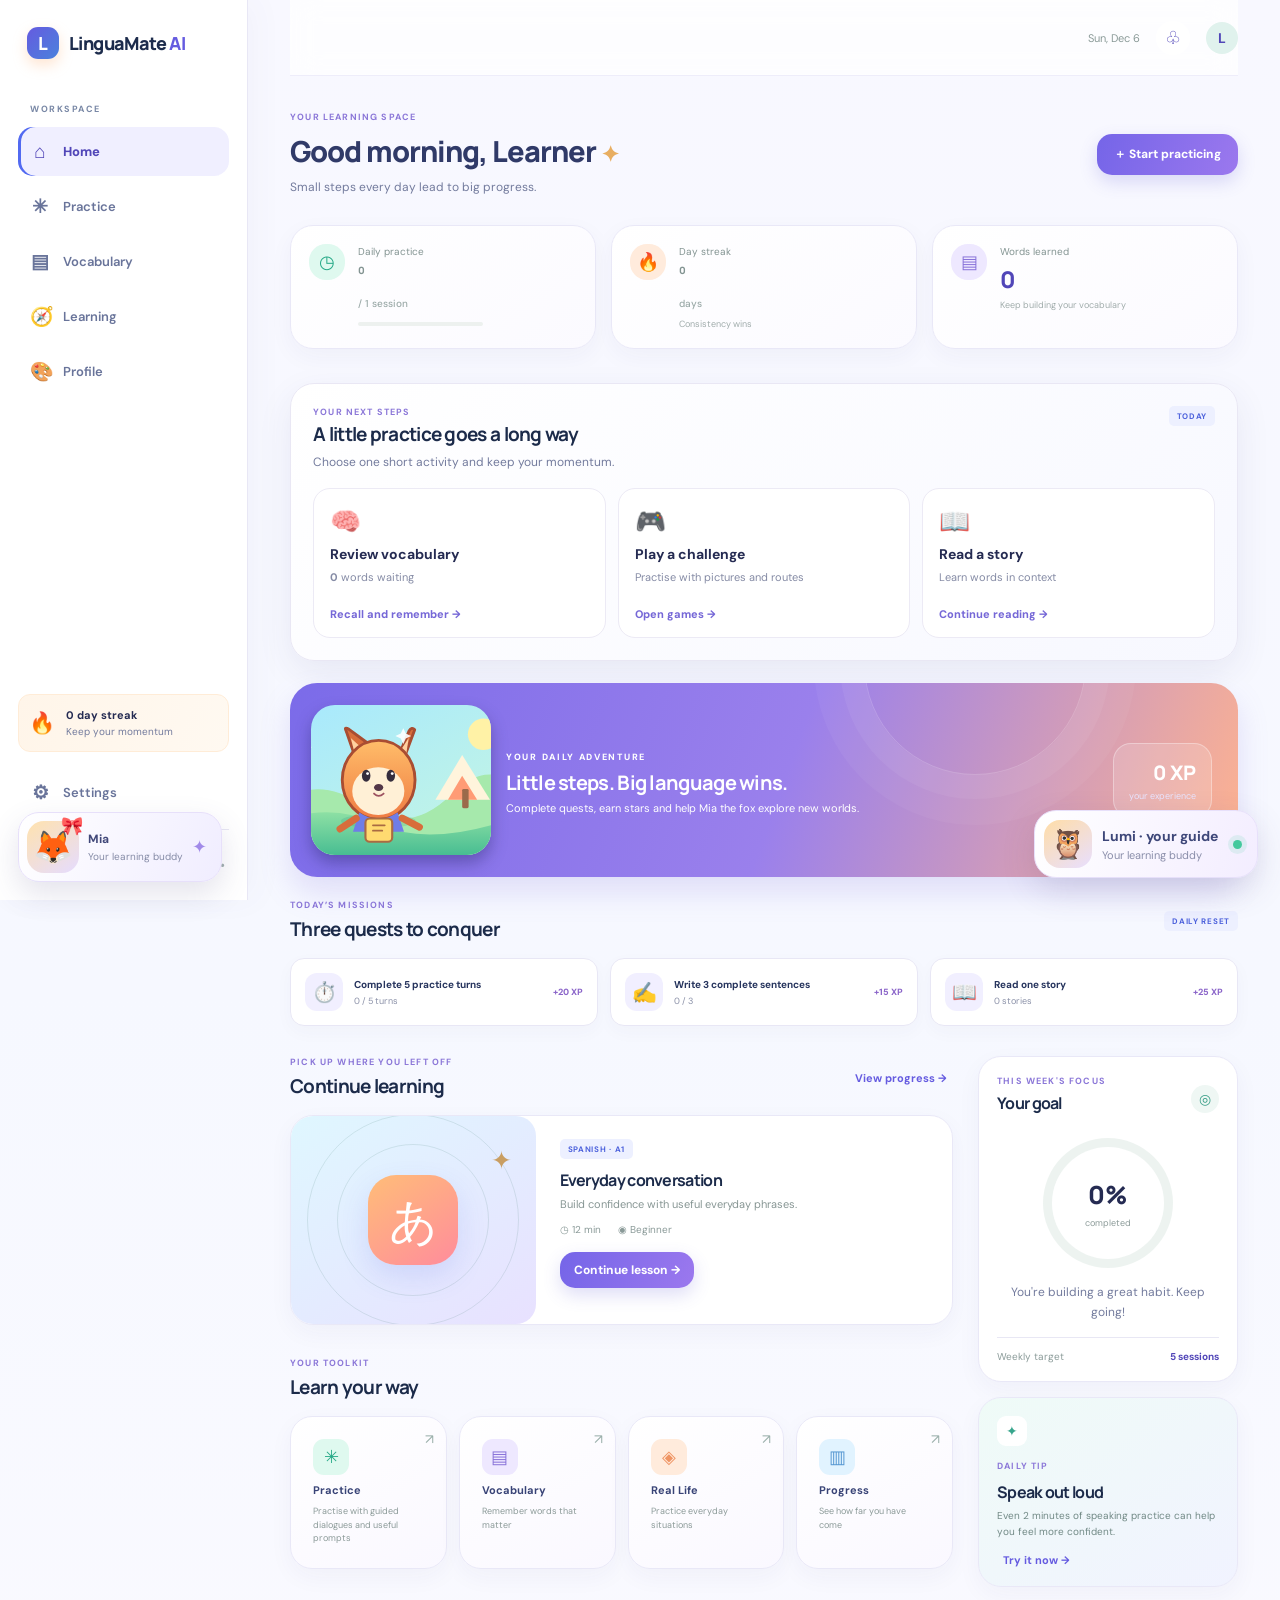
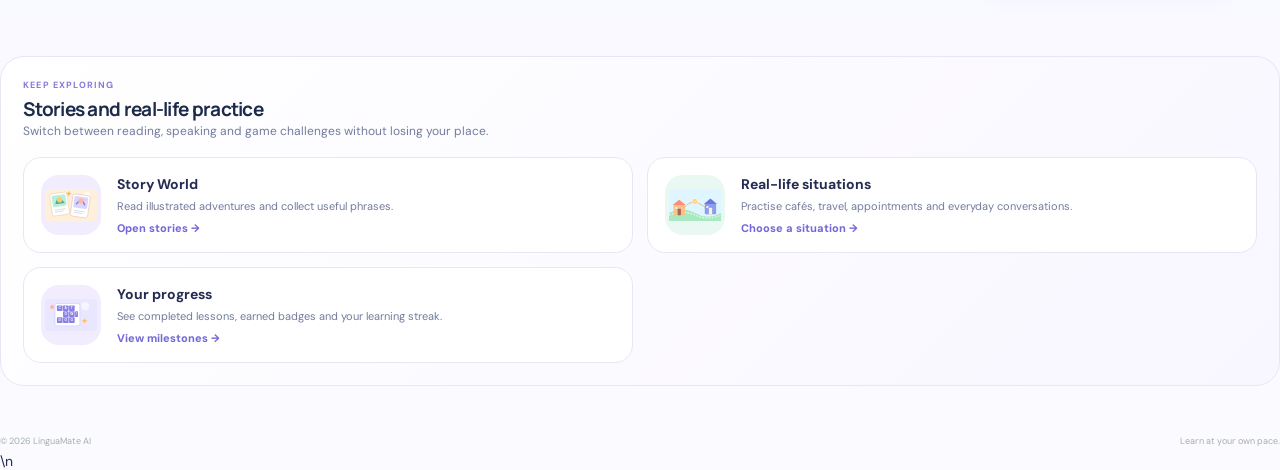
==== commit dafa0631: "Simplify learning dashboard and remove duplicate stats" ====
--- a/index.html
+++ b/index.html
@@ -64,9 +64,9 @@
 </section>
 <section class="page" id="page-settings"><div class="page-heading"><div><p class="eyebrow" data-i18n="makeItYours">MAKE IT YOURS</p><h1 data-i18n="settingsTitle">Your settings</h1><p class="muted" data-i18n="settingsIntro">Shape your learning experience.</p></div></div><div class="settings-layout"><div class="settings-panel"><h2 data-i18n="profileSettings">Profile & learning</h2><label class="field-label" for="userName" data-i18n="yourName">Your name</label><input id="userName" class="settings-input" maxlength="30" placeholder="Your name"><label class="field-label" for="uiLanguage" data-i18n="interfaceLanguage">Interface language</label><select id="uiLanguage" class="select-field"><option value="en">English</option><option value="es">Español</option><option value="ru">Русский</option><option value="fr">Français</option><option value="de">Deutsch</option><option value="it">Italiano</option><option value="pt">Português</option><option value="zh">中文</option><option value="ja">日本語</option><option value="ko">한국어</option></select><label class="field-label" for="nativeLanguage" data-i18n="nativeLanguage">I speak (native language)</label><select id="nativeLanguage" class="select-field"><option>Russian</option><option>English</option><option>Spanish</option><option>Ukrainian</option><option>Portuguese</option><option>French</option><option>German</option><option>Chinese</option><option>Japanese</option><option>Other</option></select><label class="field-label" for="learningLanguage" data-i18n="learningLanguage">I want to learn</label><select id="learningLanguage" class="select-field"><option>Spanish</option><option>English</option><option>German</option><option>French</option><option>Italian</option><option>Portuguese</option><option>Russian</option><option>Japanese</option><option>Korean</option><option>Chinese</option></select><label class="field-label" for="userLevel" data-i18n="currentLevel">My level</label><select id="userLevel" class="select-field"><option value="A1">A1 · Beginner</option><option value="A2">A2 · Elementary</option><option value="B1">B1 · Intermediate</option><option value="B2">B2 · Upper intermediate</option><option value="C1">C1 · Advanced</option><option value="C2">C2 · Proficient</option></select><button class="primary-btn save-settings" id="saveSettings" data-i18n="saveSettings">Save settings</button><p class="save-message" id="saveMessage" aria-live="polite"></p></div><div class="settings-panel"><h2 data-i18n="accountAndPlan">Account & plan</h2><div class="plan-card"><span class="plan-icon">✦</span><div><b data-i18n="freePlan">Free plan</b><p data-i18n="freePlanDesc">Your learning journey starts here.</p></div><span class="tag">FREE</span></div><p class="muted small-copy" data-i18n="premiumLater">Premium subscriptions will be introduced after the core learning experience is tested.</p><div class="divider-line"></div><h3 data-i18n="dataAndPrivacy">Data & privacy</h3><p class="muted small-copy" data-i18n="localDataNote">This preview stores your settings and vocabulary in this browser on this device. Cloud sync and accounts are not connected yet.</p><button class="secondary-btn" id="exportData" data-i18n="exportMyData">Export my data</button></div></div></section>
       <section class="page" id="page-adventure">
-<div class="page-heading"><div><p class="eyebrow">YOUR LANGUAGE JOURNEY</p><h1>Adventure mode 🧭</h1><p class="muted">Learn through stories, missions and real-life challenges.</p></div><b id="advLevel">⭐ Level 1</b></div>
-<section class="learning-roadmap-panel"><div class="section-heading"><div><p class="eyebrow">YOUR LEARNING PATH</p><h2>Six stages, one journey</h2><p class="muted">XP tracks your progress. Story chapters are currently available for A1–B1; higher-level chapters are being built.</p></div><span class="tag" id="roadmapProgress">A1–C2</span></div><div class="learning-roadmap-grid" id="learningRoadmap"></div></section><section class="course-lessons" id="courseLessons"><div class="section-heading"><div><p class="eyebrow">STRUCTURED SPANISH COURSE</p><h2>Learn it, then use it</h2><p class="muted">Short lessons with a clear goal, a grammar note and a quick knowledge check.</p></div><span class="tag" id="lessonCompletion">0 / 6 complete</span></div><div class="course-lesson-layout"><div class="course-lesson-list" id="courseLessonList"></div><article class="course-lesson-detail" id="courseLessonDetail" aria-live="polite"><span class="lesson-level">A1 · LESSON 1</span><h3>Start with the basics</h3><p>Choose a lesson to begin your Spanish course.</p></article></div></section><section class="arcade-panel" id="learningArcade"><div class="section-heading"><div><p class="eyebrow">PLAY & LEARN</p><h2>Mini adventures</h2><p class="muted">Picture challenges, crosswords and little travel missions.</p></div><span class="tag">3 GAMES</span></div><div class="arcade-tabs"><button class="arcade-tab active" data-game="picture">🖼️ Picture match</button><button class="arcade-tab" data-game="crossword">✏️ Crossword</button><button class="arcade-tab" data-game="route">🗺️ Travel route</button><button class="arcade-tab" data-game="words">📚 Word quest</button></div><div class="arcade-stage" id="arcadeStage" aria-live="polite"></div></section><section class="story-hero"><div class="story-hero-art"><img src="./assets/mia-world.svg" alt="Mia the fox on her first adventure"></div><div><span class="story-kicker">THE MISSING PASSPORT · CHAPTER 1</span><h2>Mia’s first big journey</h2><p>Help Mia travel across the city, meet new people and collect the words she needs to find her way home.</p><button class="primary-btn" id="continueAdventure">Continue the story →</button></div></section>
-<div class="adventure-stats"><div><b id="advXp">0</b><small>XP earned</small></div><div><b id="advWords">0</b><small>Words collected</small></div><div><b id="advMissions">0/6</b><small>Missions complete</small></div></div>
+<div class="page-heading"><div><p class="eyebrow">YOUR LANGUAGE JOURNEY</p><h1>Your learning world 🧭</h1><p class="muted">One home for structured lessons, stories, real-life practice and interactive games.</p></div><b id="advLevel">⭐ Level 1</b></div>
+<section class="learning-roadmap-panel"><div class="section-heading"><div><p class="eyebrow">YOUR LEARNING PATH</p><h2>Six stages, one journey</h2><p class="muted">XP tracks your progress. Story chapters are currently available for A1–B1; higher-level chapters are being built.</p></div><span class="tag" id="roadmapProgress">A1–C2</span></div><div class="learning-roadmap-grid" id="learningRoadmap"></div></section><section class="course-lessons" id="courseLessons"><div class="section-heading"><div><p class="eyebrow">STRUCTURED SPANISH COURSE</p><h2>Learn it, then use it</h2><p class="muted">18 guided Spanish lessons · three checkpoints at each CEFR level, with grammar notes and quick knowledge checks.</p></div><span class="tag" id="lessonCompletion">0 / 6 complete</span></div><div class="course-lesson-layout"><div class="course-lesson-list" id="courseLessonList"></div><article class="course-lesson-detail" id="courseLessonDetail" aria-live="polite"><span class="lesson-level">A1 · LESSON 1</span><h3>Start with the basics</h3><p>Choose a lesson to begin your Spanish course.</p></article></div></section><section class="arcade-panel" id="learningArcade"><div class="section-heading"><div><p class="eyebrow">PLAY & LEARN</p><h2>Mini adventures</h2><p class="muted">Picture challenges, crosswords and little travel missions.</p></div><span class="tag">3 GAMES</span></div><div class="arcade-tabs"><button class="arcade-tab active" data-game="picture">🖼️ Picture match</button><button class="arcade-tab" data-game="crossword">✏️ Crossword</button><button class="arcade-tab" data-game="route">🗺️ Travel route</button><button class="arcade-tab" data-game="words">📚 Word quest</button></div><div class="arcade-stage" id="arcadeStage" aria-live="polite"></div></section><section class="story-hero"><div class="story-hero-art"><img src="./assets/mia-world.svg" alt="Mia the fox on her first adventure"></div><div><span class="story-kicker">THE MISSING PASSPORT · CHAPTER 1</span><h2>Mia’s first big journey</h2><p>Help Mia travel across the city, meet new people and collect the words she needs to find her way home.</p><button class="primary-btn" id="continueAdventure">Continue the story →</button></div></section>
+<div><b id="advWords">0</b><small>Words collected</small></div><div><b id="advMissions">0/6</b><small>Missions complete</small></div></div>
 <section class="learning-explore"><div class="section-heading"><div><p class="eyebrow">KEEP EXPLORING</p><h2>Stories and real-life practice</h2><p class="muted">Switch between reading, speaking and game challenges without losing your place.</p></div></div><div class="learning-explore-grid"><button class="explore-card explore-stories" data-page="stories"><span class="explore-art"><img src="./assets/word-cards.svg" alt=""></span><b>Story World</b><small>Read illustrated adventures and collect useful phrases.</small><em>Open stories →</em></button><button class="explore-card explore-life" data-page="situations"><span class="explore-art"><img src="./assets/city-route.svg" alt=""></span><b>Real-life situations</b><small>Practise cafés, travel, appointments and everyday conversations.</small><em>Choose a situation →</em></button><button class="explore-card explore-progress" data-page="progress"><span class="explore-art"><img src="./assets/crossword-world.svg" alt=""></span><b>Your progress</b><small>See completed lessons, earned badges and your learning streak.</small><em>View milestones →</em></button></div></section><footer class="app-footer">© 2026 LinguaMate AI <span data-i18n="learnAtYourPace">Learn at your own pace.</span></footer>
     </main>
   </div>
--- a/styles.css
+++ b/styles.css
@@ -225,3 +225,5 @@
 .buddy-growth-card{display:flex;align-items:center;gap:16px;margin:18px 0;padding:18px;border:1px solid #e9e5f6;border-radius:20px;background:linear-gradient(110deg,#f5f1ff,#f0fbf7)}.buddy-growth-art{display:grid;place-items:center;flex:0 0 58px;height:58px;border-radius:18px;background:#fff;font-size:29px;box-shadow:0 5px 16px rgba(80,65,140,.09)}.buddy-growth-copy{flex:1;min-width:0}.buddy-growth-copy h3{margin:3px 0;font-size:16px}.buddy-growth-copy .muted{margin:4px 0 8px;font-size:11px}.buddy-growth-track{height:9px;overflow:hidden;border-radius:20px;background:#e4e0f0}.buddy-growth-track i{display:block;width:0;height:100%;border-radius:20px;background:linear-gradient(90deg,#8979ed,#55c79a);transition:width .35s}.buddy-growth-copy>small{display:block;margin-top:5px;color:var(--muted);font-size:10px}@media(max-width:520px){.buddy-growth-card{align-items:flex-start;padding:14px}.buddy-growth-art{flex-basis:46px;height:46px}}
 
 .explore-art img{display:block;width:100%;height:100%;object-fit:contain;padding:4px}
+
+.word-pack-note{display:block;grid-column:1/-1;color:var(--muted);font-size:10px;line-height:1.4;padding:4px 2px}
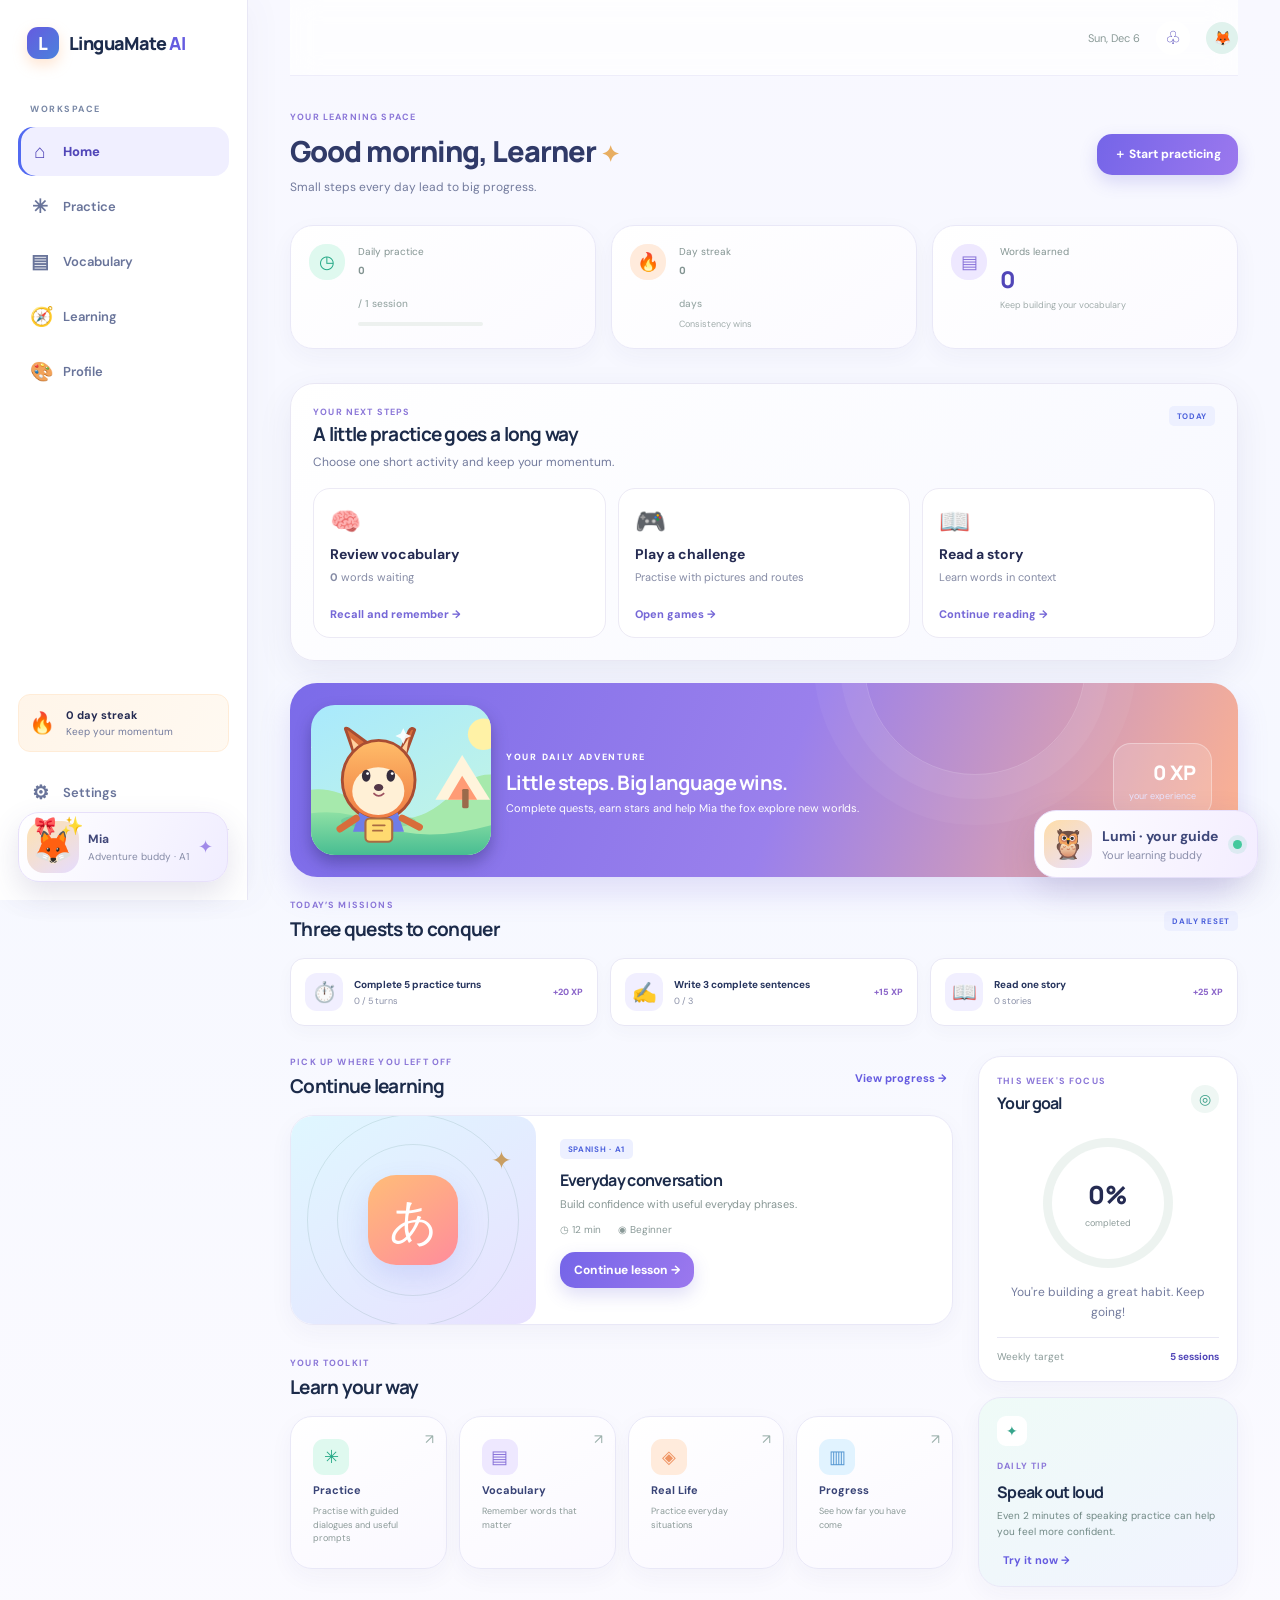
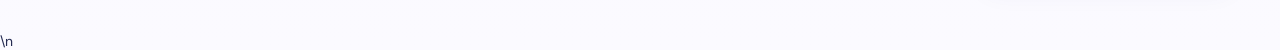
==== commit 04e3aaa6: "Clean removed dashboard statistics markup" ====
--- a/index.html
+++ b/index.html
@@ -66,7 +66,7 @@
       <section class="page" id="page-adventure">
 <div class="page-heading"><div><p class="eyebrow">YOUR LANGUAGE JOURNEY</p><h1>Your learning world 🧭</h1><p class="muted">One home for structured lessons, stories, real-life practice and interactive games.</p></div><b id="advLevel">⭐ Level 1</b></div>
 <section class="learning-roadmap-panel"><div class="section-heading"><div><p class="eyebrow">YOUR LEARNING PATH</p><h2>Six stages, one journey</h2><p class="muted">XP tracks your progress. Story chapters are currently available for A1–B1; higher-level chapters are being built.</p></div><span class="tag" id="roadmapProgress">A1–C2</span></div><div class="learning-roadmap-grid" id="learningRoadmap"></div></section><section class="course-lessons" id="courseLessons"><div class="section-heading"><div><p class="eyebrow">STRUCTURED SPANISH COURSE</p><h2>Learn it, then use it</h2><p class="muted">18 guided Spanish lessons · three checkpoints at each CEFR level, with grammar notes and quick knowledge checks.</p></div><span class="tag" id="lessonCompletion">0 / 6 complete</span></div><div class="course-lesson-layout"><div class="course-lesson-list" id="courseLessonList"></div><article class="course-lesson-detail" id="courseLessonDetail" aria-live="polite"><span class="lesson-level">A1 · LESSON 1</span><h3>Start with the basics</h3><p>Choose a lesson to begin your Spanish course.</p></article></div></section><section class="arcade-panel" id="learningArcade"><div class="section-heading"><div><p class="eyebrow">PLAY & LEARN</p><h2>Mini adventures</h2><p class="muted">Picture challenges, crosswords and little travel missions.</p></div><span class="tag">3 GAMES</span></div><div class="arcade-tabs"><button class="arcade-tab active" data-game="picture">🖼️ Picture match</button><button class="arcade-tab" data-game="crossword">✏️ Crossword</button><button class="arcade-tab" data-game="route">🗺️ Travel route</button><button class="arcade-tab" data-game="words">📚 Word quest</button></div><div class="arcade-stage" id="arcadeStage" aria-live="polite"></div></section><section class="story-hero"><div class="story-hero-art"><img src="./assets/mia-world.svg" alt="Mia the fox on her first adventure"></div><div><span class="story-kicker">THE MISSING PASSPORT · CHAPTER 1</span><h2>Mia’s first big journey</h2><p>Help Mia travel across the city, meet new people and collect the words she needs to find her way home.</p><button class="primary-btn" id="continueAdventure">Continue the story →</button></div></section>
-<div><b id="advWords">0</b><small>Words collected</small></div><div><b id="advMissions">0/6</b><small>Missions complete</small></div></div>
+
 <section class="learning-explore"><div class="section-heading"><div><p class="eyebrow">KEEP EXPLORING</p><h2>Stories and real-life practice</h2><p class="muted">Switch between reading, speaking and game challenges without losing your place.</p></div></div><div class="learning-explore-grid"><button class="explore-card explore-stories" data-page="stories"><span class="explore-art"><img src="./assets/word-cards.svg" alt=""></span><b>Story World</b><small>Read illustrated adventures and collect useful phrases.</small><em>Open stories →</em></button><button class="explore-card explore-life" data-page="situations"><span class="explore-art"><img src="./assets/city-route.svg" alt=""></span><b>Real-life situations</b><small>Practise cafés, travel, appointments and everyday conversations.</small><em>Choose a situation →</em></button><button class="explore-card explore-progress" data-page="progress"><span class="explore-art"><img src="./assets/crossword-world.svg" alt=""></span><b>Your progress</b><small>See completed lessons, earned badges and your learning streak.</small><em>View milestones →</em></button></div></section><footer class="app-footer">© 2026 LinguaMate AI <span data-i18n="learnAtYourPace">Learn at your own pace.</span></footer>
     </main>
   </div>
